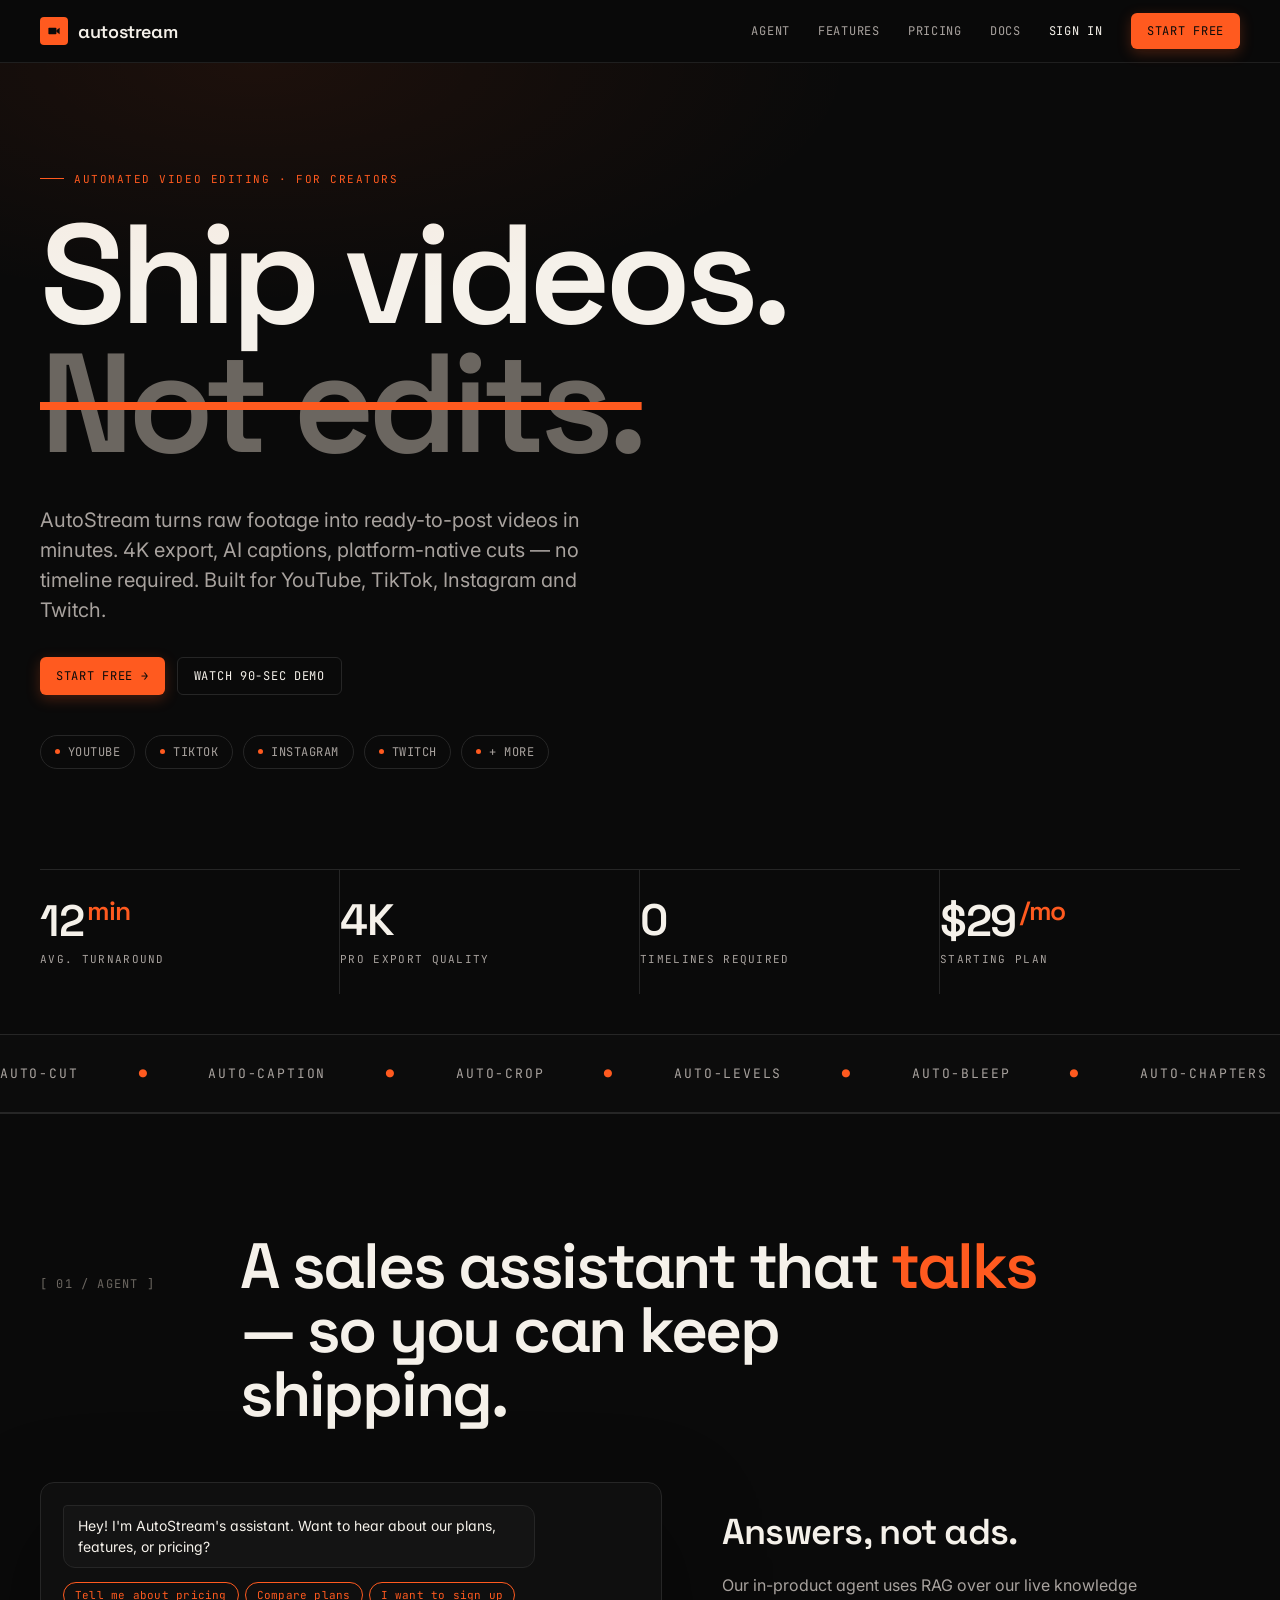
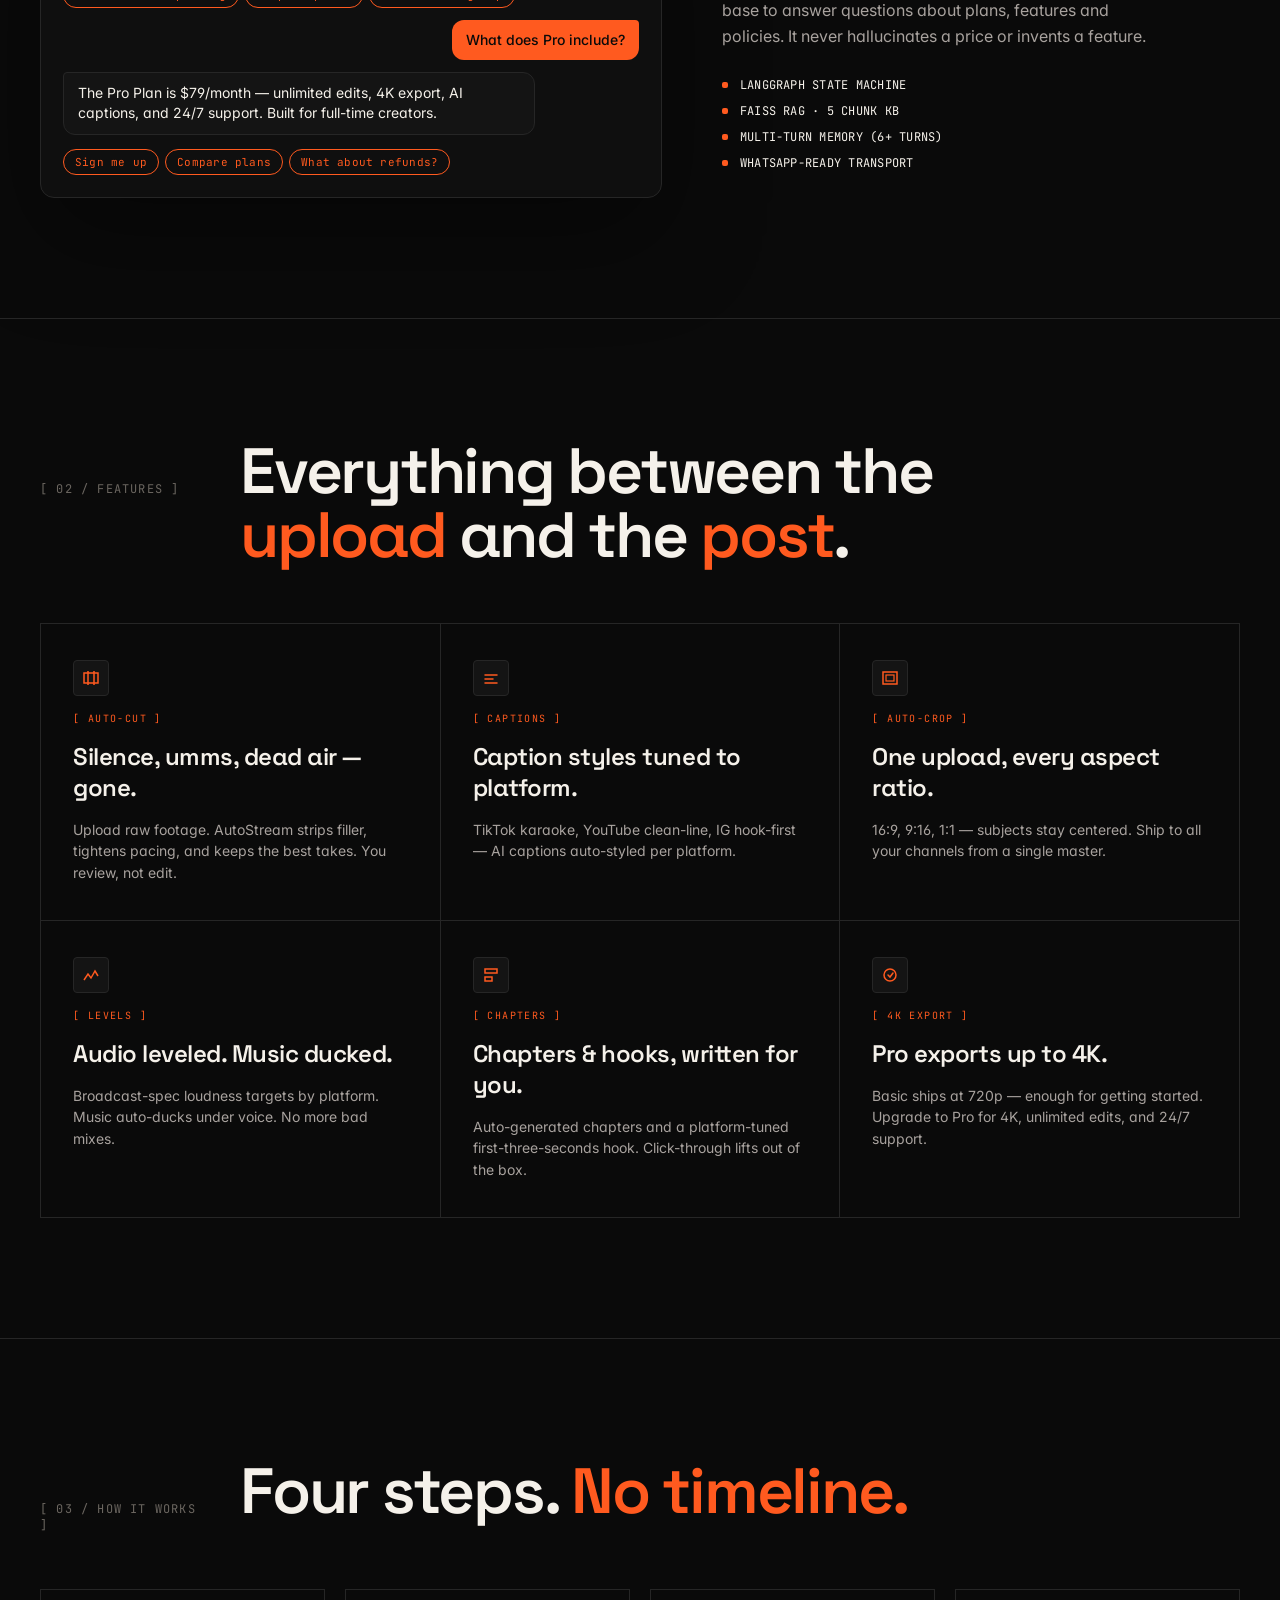
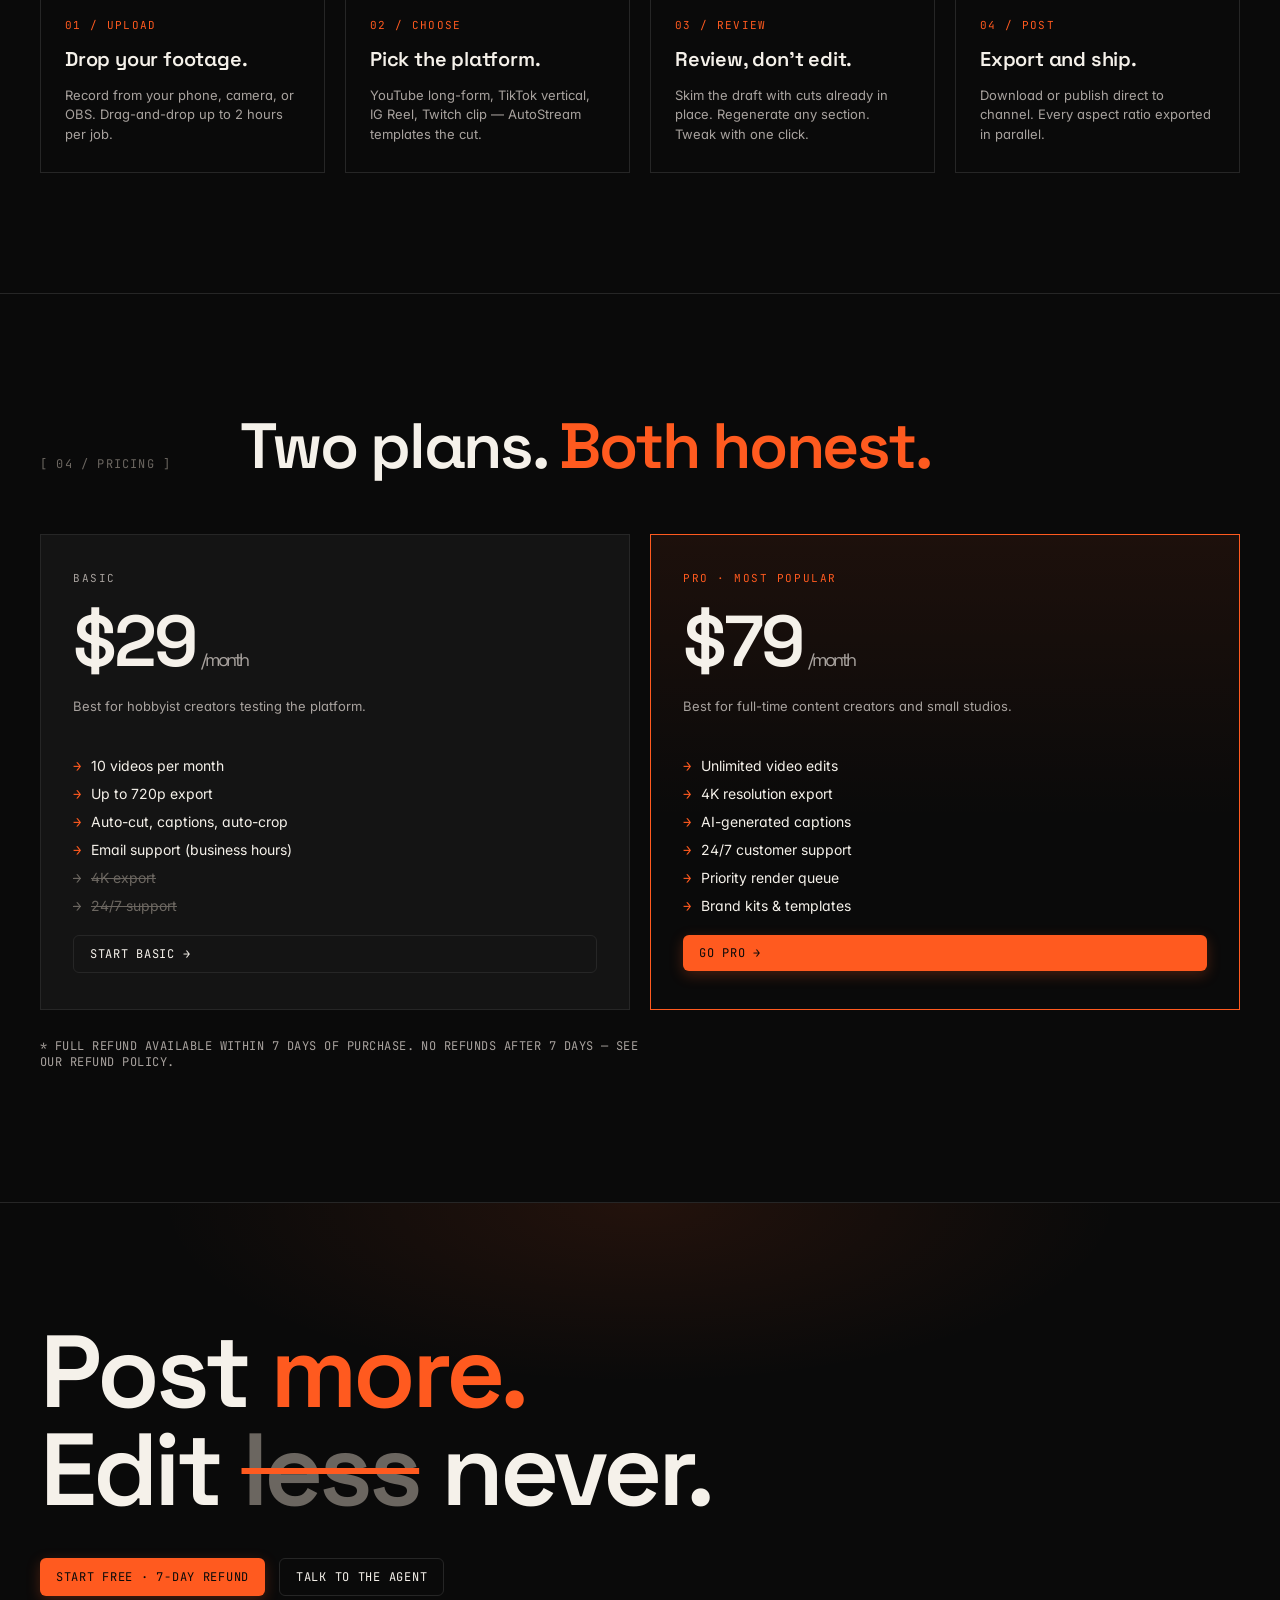
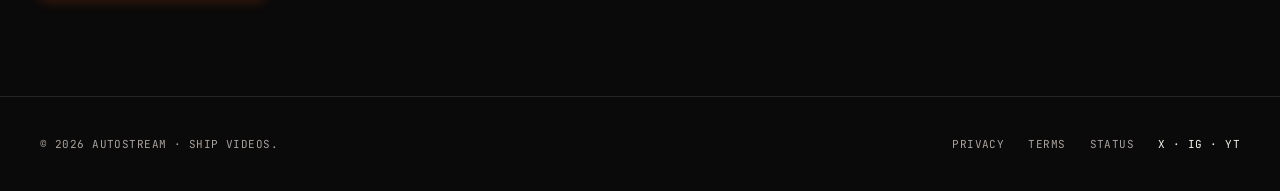
==== design/landing/Landing Page.html @ 475dfe73 "Ship design portfolio + theme Streamlit app to match Added a Claude-Design handoff bundle under desi" ====
<!DOCTYPE html>
<html lang="en">
<head>
<meta charset="UTF-8">
<title>AutoStream — Ship videos. Not edits.</title>
<link rel="preconnect" href="https://fonts.googleapis.com">
<link rel="preconnect" href="https://fonts.gstatic.com" crossorigin>
<link href="https://fonts.googleapis.com/css2?family=Inter:wght@400;500;600;700&family=Space+Grotesk:wght@400;500;600;700&family=JetBrains+Mono:wght@400;500;600&display=swap" rel="stylesheet">
<link rel="stylesheet" href="../shared/tokens.css">
<style>
  body { overflow-x: hidden; }
  .wrap { max-width: 1280px; margin: 0 auto; padding: 0 40px; }
  nav {
    position: sticky; top: 0; z-index: 50;
    backdrop-filter: blur(20px);
    background: rgba(10,10,10,.75);
    border-bottom: 1px solid var(--line-soft);
  }
  nav .inner {
    display: flex; align-items: center; gap: 28px; height: 62px;
    font-family: var(--font-mono);
    font-size: 12px; letter-spacing: 0.06em;
  }
  nav a { color: var(--fg-dim); text-decoration: none; text-transform: uppercase; }
  nav a:hover { color: var(--fg); }
  .logo {
    display: flex; align-items: center; gap: 10px;
    font-family: var(--font-display); font-weight: 600; font-size: 18px;
    color: var(--fg); letter-spacing: -0.02em;
    text-transform: none;
  }
  .logo-mark {
    width: 28px; height: 28px; border-radius: 4px;
    background: var(--accent);
    display: flex; align-items: center; justify-content: center;
  }
  .btn {
    display: inline-flex; align-items: center; gap: 8px;
    padding: 10px 16px; border-radius: 6px;
    font-family: var(--font-mono); font-size: 12px; letter-spacing: 0.06em;
    text-transform: uppercase; text-decoration: none;
    transition: all .15s; cursor: pointer; border: none;
  }
  .btn-primary {
    background: var(--accent); color: var(--bg);
    box-shadow: 0 4px 14px rgba(255,90,31,.25);
  }
  .btn-primary:hover { background: var(--accent-soft); transform: translateY(-1px); }
  .btn-ghost {
    background: transparent; color: var(--fg);
    border: 1px solid var(--line);
  }
  .btn-ghost:hover { border-color: var(--accent); color: var(--accent); }

  /* Hero */
  .hero { padding: 100px 0 40px; position: relative; }
  .hero::before {
    content: ''; position: absolute; inset: 0;
    background: radial-gradient(1000px 400px at 20% 0%, rgba(255,90,31,.08), transparent 60%);
    pointer-events: none;
  }
  .eyebrow {
    display: inline-flex; align-items: center; gap: 10px;
    font-family: var(--font-mono); font-size: 11px;
    letter-spacing: 0.14em; text-transform: uppercase;
    color: var(--accent); margin-bottom: 24px;
  }
  .eyebrow::before {
    content: ''; width: 24px; height: 1px; background: var(--accent);
  }
  h1 {
    font-family: var(--font-display); font-weight: 600;
    font-size: clamp(64px, 11vw, 168px);
    letter-spacing: -0.045em; line-height: 0.92;
    margin: 0; color: var(--fg);
  }
  h1 .orange { color: var(--accent); }
  h1 .strike {
    text-decoration: line-through;
    text-decoration-color: var(--accent);
    text-decoration-thickness: 8px;
    color: var(--fg-muted);
  }
  .hero p.lede {
    font-size: 20px; line-height: 1.5; max-width: 560px;
    margin-top: 36px; color: var(--fg-dim);
  }
  .hero-cta { display: flex; gap: 12px; margin-top: 32px; }
  .hero-stats {
    display: grid; grid-template-columns: repeat(4, 1fr);
    gap: 0; margin-top: 100px;
    border-top: 1px solid var(--line);
  }
  .stat {
    padding: 28px 24px 28px 0;
    border-right: 1px solid var(--line);
  }
  .stat:last-child { border-right: none; padding-right: 0; }
  .stat .num {
    font-family: var(--font-display); font-weight: 600;
    font-size: 44px; letter-spacing: -0.03em; color: var(--fg);
    line-height: 1;
  }
  .stat .num sup { color: var(--accent); font-size: .6em; margin-left: 4px; }
  .stat .label {
    font-family: var(--font-mono); font-size: 11px; color: var(--fg-dim);
    text-transform: uppercase; letter-spacing: 0.12em; margin-top: 10px;
  }

  /* Section headers */
  .section { padding: 120px 0; border-top: 1px solid var(--line); position: relative; }
  .sec-label {
    display: grid; grid-template-columns: 160px 1fr;
    gap: 40px; margin-bottom: 56px; align-items: baseline;
  }
  .sec-label .idx {
    font-family: var(--font-mono); font-size: 12px;
    color: var(--fg-muted); letter-spacing: 0.1em;
  }
  .sec-label h2 {
    font-family: var(--font-display); font-weight: 600;
    font-size: clamp(40px, 5vw, 64px);
    letter-spacing: -0.035em; line-height: 1;
    margin: 0; color: var(--fg);
    max-width: 800px;
  }
  .sec-label h2 .accent-word { color: var(--accent); }

  /* Agent demo block */
  .agent-demo {
    display: grid; grid-template-columns: 1.2fr 1fr;
    gap: 60px; align-items: center;
  }
  .agent-caption h3 {
    font-family: var(--font-display); font-weight: 600;
    font-size: 36px; letter-spacing: -0.02em; margin: 0 0 18px;
  }
  .agent-caption p {
    color: var(--fg-dim); font-size: 16px; line-height: 1.6;
    max-width: 440px;
  }
  .agent-caption .feats {
    margin-top: 28px; display: flex; flex-direction: column; gap: 10px;
  }
  .agent-caption .feats .feat {
    display: flex; align-items: center; gap: 12px;
    font-family: var(--font-mono); font-size: 12px;
    color: var(--fg); letter-spacing: 0.02em;
  }
  .feat .dot { width: 6px; height: 6px; background: var(--accent); border-radius: 2px; }

  .chat-mock {
    background: #0F0F0F; border: 1px solid var(--line);
    border-radius: 14px; padding: 22px;
    display: flex; flex-direction: column; gap: 12px;
    box-shadow: 0 40px 100px rgba(0,0,0,.4);
  }
  .bubble {
    max-width: 82%; padding: 10px 14px; border-radius: 12px;
    font-size: 14px; line-height: 1.45;
  }
  .b-agent {
    background: var(--bg-elev); border: 1px solid var(--line);
    color: var(--fg); align-self: flex-start;
    border-radius: 4px 12px 12px 12px;
  }
  .b-user {
    background: var(--accent); color: var(--bg);
    align-self: flex-end; font-weight: 500;
    border-radius: 12px 4px 12px 12px;
  }
  .chips { display: flex; gap: 6px; flex-wrap: wrap; margin-top: 2px; }
  .chip {
    background: transparent; border: 1px solid var(--accent); color: var(--accent);
    padding: 5px 11px; border-radius: 999px;
    font-family: var(--font-mono); font-size: 11px; letter-spacing: 0.02em;
  }

  /* Features grid */
  .features { display: grid; grid-template-columns: repeat(3, 1fr); gap: 1px; background: var(--line); border: 1px solid var(--line); }
  .feature {
    background: var(--bg); padding: 36px 32px;
    display: flex; flex-direction: column; gap: 16px; min-height: 260px;
  }
  .feature .tag {
    font-family: var(--font-mono); font-size: 10px; color: var(--accent);
    letter-spacing: 0.14em; text-transform: uppercase;
  }
  .feature h4 {
    font-family: var(--font-display); font-weight: 600;
    font-size: 24px; letter-spacing: -0.02em; margin: 0;
  }
  .feature p { color: var(--fg-dim); font-size: 14px; line-height: 1.55; margin: 0; }
  .feature .ico {
    width: 36px; height: 36px; border-radius: 4px;
    background: var(--bg-elev); border: 1px solid var(--line);
    display: flex; align-items: center; justify-content: center;
  }

  /* Pricing */
  .pricing { display: grid; grid-template-columns: 1fr 1fr; gap: 20px; }
  .plan {
    border: 1px solid var(--line); padding: 36px 32px;
    background: var(--bg-elev);
    display: flex; flex-direction: column; gap: 20px;
    position: relative;
  }
  .plan.pro {
    background: linear-gradient(180deg, rgba(255,90,31,.08), transparent 60%);
    border-color: var(--accent);
  }
  .plan .name {
    font-family: var(--font-mono); font-size: 11px;
    letter-spacing: 0.14em; text-transform: uppercase; color: var(--fg-dim);
  }
  .plan.pro .name { color: var(--accent); }
  .plan .price {
    font-family: var(--font-display); font-weight: 600;
    font-size: 72px; letter-spacing: -0.04em; line-height: 1;
  }
  .plan .price .per { font-size: 18px; color: var(--fg-dim); font-weight: 400; margin-left: 6px; }
  .plan ul { list-style: none; padding: 0; margin: 0; display: flex; flex-direction: column; gap: 10px; }
  .plan li {
    font-size: 14px; color: var(--fg); display: flex; gap: 10px; align-items: flex-start;
  }
  .plan li::before {
    content: '→'; color: var(--accent); font-family: var(--font-mono); flex-shrink: 0;
  }
  .plan li.muted { color: var(--fg-muted); text-decoration: line-through; }
  .plan li.muted::before { color: var(--fg-muted); }
  .plan .tagline { color: var(--fg-dim); font-size: 13px; line-height: 1.5; min-height: 40px; }

  /* How it works */
  .steps { display: grid; grid-template-columns: repeat(4, 1fr); gap: 20px; }
  .step {
    border: 1px solid var(--line); padding: 28px 24px;
    display: flex; flex-direction: column; gap: 14px;
    background: var(--bg);
  }
  .step .num {
    font-family: var(--font-mono); font-size: 11px;
    color: var(--accent); letter-spacing: 0.12em;
  }
  .step h5 {
    font-family: var(--font-display); font-weight: 600;
    font-size: 20px; margin: 0; letter-spacing: -0.01em;
  }
  .step p { color: var(--fg-dim); font-size: 13px; line-height: 1.5; margin: 0; }

  /* CTA */
  .big-cta {
    padding: 120px 0 100px;
    text-align: left;
    border-top: 1px solid var(--line);
    background: radial-gradient(800px 300px at 50% 0%, rgba(255,90,31,.10), transparent 60%);
  }
  .big-cta h2 {
    font-family: var(--font-display); font-weight: 600;
    font-size: clamp(56px, 8vw, 112px);
    letter-spacing: -0.04em; line-height: 0.95; margin: 0;
  }
  .big-cta .buttons { display: flex; gap: 14px; margin-top: 40px; }

  /* Footer */
  footer {
    border-top: 1px solid var(--line);
    padding: 40px 0;
    font-family: var(--font-mono); font-size: 11px;
    color: var(--fg-dim); letter-spacing: 0.04em;
    display: flex; justify-content: space-between; align-items: center;
  }
  footer .wrap { display: flex; justify-content: space-between; align-items: center; width: 100%; }

  /* Marquee */
  .marquee {
    padding: 30px 0; border-top: 1px solid var(--line); border-bottom: 1px solid var(--line);
    overflow: hidden; background: #0C0C0C;
    font-family: var(--font-mono); font-size: 13px;
    color: var(--fg-dim); letter-spacing: 0.14em; text-transform: uppercase;
  }
  .marquee .track {
    display: inline-flex; gap: 60px; white-space: nowrap;
    animation: slide 40s linear infinite;
  }
  .marquee .track span { display: inline-flex; align-items: center; gap: 60px; }
  .marquee .sep { color: var(--accent); }
  @keyframes slide {
    from { transform: translateX(0); }
    to { transform: translateX(-50%); }
  }

  /* Platforms */
  .platforms {
    display: flex; gap: 10px; flex-wrap: wrap;
    margin-top: 40px;
  }
  .platform-pill {
    display: inline-flex; align-items: center; gap: 8px;
    padding: 8px 14px; border: 1px solid var(--line); border-radius: 999px;
    font-family: var(--font-mono); font-size: 12px; color: var(--fg-dim);
    letter-spacing: 0.04em;
  }
  .platform-pill .d { width: 5px; height: 5px; border-radius: 3px; background: var(--accent); }

  @media (max-width: 900px) {
    .agent-demo { grid-template-columns: 1fr; }
    .features { grid-template-columns: 1fr; }
    .pricing { grid-template-columns: 1fr; }
    .steps { grid-template-columns: 1fr 1fr; }
    .hero-stats { grid-template-columns: 1fr 1fr; }
    .sec-label { grid-template-columns: 1fr; gap: 12px; }
  }
</style>
</head>
<body>

<nav>
  <div class="wrap inner">
    <a href="#" class="logo">
      <span class="logo-mark">
        <svg width="16" height="16" viewBox="0 0 20 20" fill="none"><rect x="3" y="6" width="10" height="8" rx="1" fill="#0A0A0A"/><path d="M13 9 L17 6 V14 L13 11 Z" fill="#0A0A0A"/></svg>
      </span>
      autostream
    </a>
    <div style="flex: 1"></div>
    <a href="#agent">Agent</a>
    <a href="#features">Features</a>
    <a href="#pricing">Pricing</a>
    <a href="#docs">Docs</a>
    <a href="#signin" style="color: var(--fg)">Sign in</a>
    <a href="#start" class="btn btn-primary">Start free</a>
  </div>
</nav>

<header class="hero">
  <div class="wrap">
    <div class="eyebrow">Automated video editing · for creators</div>
    <h1>
      Ship videos.<br/>
      <span class="strike">Not edits.</span>
    </h1>
    <p class="lede">
      AutoStream turns raw footage into ready-to-post videos in minutes. 4K export, AI captions,
      platform-native cuts — no timeline required. Built for YouTube, TikTok, Instagram and Twitch.
    </p>
    <div class="hero-cta">
      <a href="#start" class="btn btn-primary">Start free →</a>
      <a href="#demo" class="btn btn-ghost">Watch 90-sec demo</a>
    </div>
    <div class="platforms">
      <span class="platform-pill"><span class="d"></span>YOUTUBE</span>
      <span class="platform-pill"><span class="d"></span>TIKTOK</span>
      <span class="platform-pill"><span class="d"></span>INSTAGRAM</span>
      <span class="platform-pill"><span class="d"></span>TWITCH</span>
      <span class="platform-pill"><span class="d"></span>+ MORE</span>
    </div>

    <div class="hero-stats">
      <div class="stat">
        <div class="num">12<sup>min</sup></div>
        <div class="label">avg. turnaround</div>
      </div>
      <div class="stat">
        <div class="num">4K</div>
        <div class="label">Pro export quality</div>
      </div>
      <div class="stat">
        <div class="num">0</div>
        <div class="label">timelines required</div>
      </div>
      <div class="stat">
        <div class="num">$29<sup>/mo</sup></div>
        <div class="label">starting plan</div>
      </div>
    </div>
  </div>
</header>

<div class="marquee">
  <div class="track">
    <span>AUTO-CUT <i class="sep">●</i> AUTO-CAPTION <i class="sep">●</i> AUTO-CROP <i class="sep">●</i> AUTO-LEVELS <i class="sep">●</i> AUTO-BLEEP <i class="sep">●</i> AUTO-CHAPTERS <i class="sep">●</i> AUTO-THUMBS <i class="sep">●</i></span>
    <span>AUTO-CUT <i class="sep">●</i> AUTO-CAPTION <i class="sep">●</i> AUTO-CROP <i class="sep">●</i> AUTO-LEVELS <i class="sep">●</i> AUTO-BLEEP <i class="sep">●</i> AUTO-CHAPTERS <i class="sep">●</i> AUTO-THUMBS <i class="sep">●</i></span>
  </div>
</div>

<section id="agent" class="section">
  <div class="wrap">
    <div class="sec-label">
      <div class="idx">[ 01 / AGENT ]</div>
      <h2>A sales assistant that <span class="accent-word">talks</span> — so you can keep shipping.</h2>
    </div>
    <div class="agent-demo">
      <div class="chat-mock">
        <div class="bubble b-agent">Hey! I'm AutoStream's assistant. Want to hear about our plans, features, or pricing?</div>
        <div class="chips">
          <span class="chip">Tell me about pricing</span>
          <span class="chip">Compare plans</span>
          <span class="chip">I want to sign up</span>
        </div>
        <div class="bubble b-user">What does Pro include?</div>
        <div class="bubble b-agent">The Pro Plan is $79/month — unlimited edits, 4K export, AI captions, and 24/7 support. Built for full-time creators.</div>
        <div class="chips">
          <span class="chip">Sign me up</span>
          <span class="chip">Compare plans</span>
          <span class="chip">What about refunds?</span>
        </div>
      </div>
      <div class="agent-caption">
        <h3>Answers, not ads.</h3>
        <p>
          Our in-product agent uses RAG over our live knowledge base to answer questions about plans,
          features and policies. It never hallucinates a price or invents a feature.
        </p>
        <div class="feats">
          <div class="feat"><span class="dot"></span>LANGGRAPH STATE MACHINE</div>
          <div class="feat"><span class="dot"></span>FAISS RAG · 5 CHUNK KB</div>
          <div class="feat"><span class="dot"></span>MULTI-TURN MEMORY (6+ TURNS)</div>
          <div class="feat"><span class="dot"></span>WHATSAPP-READY TRANSPORT</div>
        </div>
      </div>
    </div>
  </div>
</section>

<section id="features" class="section">
  <div class="wrap">
    <div class="sec-label">
      <div class="idx">[ 02 / FEATURES ]</div>
      <h2>Everything between the <span class="accent-word">upload</span> and the <span class="accent-word">post</span>.</h2>
    </div>
    <div class="features">
      <div class="feature">
        <div class="ico"><svg width="18" height="18" viewBox="0 0 18 18" fill="none"><path d="M2 4h14v10H2zM6 2v14M12 2v14" stroke="#FF5A1F" stroke-width="1.5"/></svg></div>
        <div class="tag">[ AUTO-CUT ]</div>
        <h4>Silence, umms, dead air — gone.</h4>
        <p>Upload raw footage. AutoStream strips filler, tightens pacing, and keeps the best takes. You review, not edit.</p>
      </div>
      <div class="feature">
        <div class="ico"><svg width="18" height="18" viewBox="0 0 18 18" fill="none"><path d="M3 6h12M3 10h8M3 14h12" stroke="#FF5A1F" stroke-width="1.5" stroke-linecap="round"/></svg></div>
        <div class="tag">[ CAPTIONS ]</div>
        <h4>Caption styles tuned to platform.</h4>
        <p>TikTok karaoke, YouTube clean-line, IG hook-first — AI captions auto-styled per platform.</p>
      </div>
      <div class="feature">
        <div class="ico"><svg width="18" height="18" viewBox="0 0 18 18" fill="none"><rect x="2" y="3" width="14" height="12" stroke="#FF5A1F" stroke-width="1.5"/><rect x="5" y="6" width="8" height="6" stroke="#FF5A1F" stroke-width="1.2"/></svg></div>
        <div class="tag">[ AUTO-CROP ]</div>
        <h4>One upload, every aspect ratio.</h4>
        <p>16:9, 9:16, 1:1 — subjects stay centered. Ship to all your channels from a single master.</p>
      </div>
      <div class="feature">
        <div class="ico"><svg width="18" height="18" viewBox="0 0 18 18" fill="none"><path d="M2 14l4-6 3 4 4-7 3 5" stroke="#FF5A1F" stroke-width="1.5" fill="none"/></svg></div>
        <div class="tag">[ LEVELS ]</div>
        <h4>Audio leveled. Music ducked.</h4>
        <p>Broadcast-spec loudness targets by platform. Music auto-ducks under voice. No more bad mixes.</p>
      </div>
      <div class="feature">
        <div class="ico"><svg width="18" height="18" viewBox="0 0 18 18" fill="none"><rect x="3" y="3" width="12" height="4" stroke="#FF5A1F" stroke-width="1.5"/><rect x="3" y="11" width="7" height="4" stroke="#FF5A1F" stroke-width="1.5"/></svg></div>
        <div class="tag">[ CHAPTERS ]</div>
        <h4>Chapters & hooks, written for you.</h4>
        <p>Auto-generated chapters and a platform-tuned first-three-seconds hook. Click-through lifts out of the box.</p>
      </div>
      <div class="feature">
        <div class="ico"><svg width="18" height="18" viewBox="0 0 18 18" fill="none"><circle cx="9" cy="9" r="6" stroke="#FF5A1F" stroke-width="1.5"/><path d="M7 9l2 2 3-4" stroke="#FF5A1F" stroke-width="1.5" stroke-linecap="round"/></svg></div>
        <div class="tag">[ 4K EXPORT ]</div>
        <h4>Pro exports up to 4K.</h4>
        <p>Basic ships at 720p — enough for getting started. Upgrade to Pro for 4K, unlimited edits, and 24/7 support.</p>
      </div>
    </div>
  </div>
</section>

<section class="section">
  <div class="wrap">
    <div class="sec-label">
      <div class="idx">[ 03 / HOW IT WORKS ]</div>
      <h2>Four steps. <span class="accent-word">No timeline.</span></h2>
    </div>
    <div class="steps">
      <div class="step">
        <div class="num">01 / UPLOAD</div>
        <h5>Drop your footage.</h5>
        <p>Record from your phone, camera, or OBS. Drag-and-drop up to 2 hours per job.</p>
      </div>
      <div class="step">
        <div class="num">02 / CHOOSE</div>
        <h5>Pick the platform.</h5>
        <p>YouTube long-form, TikTok vertical, IG Reel, Twitch clip — AutoStream templates the cut.</p>
      </div>
      <div class="step">
        <div class="num">03 / REVIEW</div>
        <h5>Review, don't edit.</h5>
        <p>Skim the draft with cuts already in place. Regenerate any section. Tweak with one click.</p>
      </div>
      <div class="step">
        <div class="num">04 / POST</div>
        <h5>Export and ship.</h5>
        <p>Download or publish direct to channel. Every aspect ratio exported in parallel.</p>
      </div>
    </div>
  </div>
</section>

<section id="pricing" class="section">
  <div class="wrap">
    <div class="sec-label">
      <div class="idx">[ 04 / PRICING ]</div>
      <h2>Two plans. <span class="accent-word">Both honest.</span></h2>
    </div>
    <div class="pricing">
      <div class="plan">
        <div class="name">BASIC</div>
        <div>
          <span class="price">$29<span class="per">/month</span></span>
        </div>
        <div class="tagline">Best for hobbyist creators testing the platform.</div>
        <ul>
          <li>10 videos per month</li>
          <li>Up to 720p export</li>
          <li>Auto-cut, captions, auto-crop</li>
          <li>Email support (business hours)</li>
          <li class="muted">4K export</li>
          <li class="muted">24/7 support</li>
        </ul>
        <a href="#start" class="btn btn-ghost">Start Basic →</a>
      </div>
      <div class="plan pro">
        <div class="name">PRO · MOST POPULAR</div>
        <div>
          <span class="price">$79<span class="per">/month</span></span>
        </div>
        <div class="tagline">Best for full-time content creators and small studios.</div>
        <ul>
          <li>Unlimited video edits</li>
          <li>4K resolution export</li>
          <li>AI-generated captions</li>
          <li>24/7 customer support</li>
          <li>Priority render queue</li>
          <li>Brand kits & templates</li>
        </ul>
        <a href="#start" class="btn btn-primary">Go Pro →</a>
      </div>
    </div>
    <p style="font-family: var(--font-mono); font-size: 12px; color: var(--fg-dim); letter-spacing: 0.04em; margin-top: 28px; max-width: 600px;">
      * FULL REFUND AVAILABLE WITHIN 7 DAYS OF PURCHASE. NO REFUNDS AFTER 7 DAYS — SEE OUR REFUND POLICY.
    </p>
  </div>
</section>

<section class="big-cta">
  <div class="wrap">
    <h2>Post <span class="orange" style="color: var(--accent)">more.</span><br/>Edit <span style="text-decoration: line-through; text-decoration-color: var(--accent); text-decoration-thickness: 6px; color: var(--fg-muted)">less</span> never.</h2>
    <div class="buttons">
      <a href="#start" class="btn btn-primary">Start free · 7-day refund</a>
      <a href="#talk" class="btn btn-ghost">Talk to the agent</a>
    </div>
  </div>
</section>

<footer>
  <div class="wrap">
    <div>© 2026 AUTOSTREAM · SHIP VIDEOS.</div>
    <div style="display: flex; gap: 24px;">
      <span>PRIVACY</span><span>TERMS</span><span>STATUS</span><span style="color: var(--fg)">X · IG · YT</span>
    </div>
  </div>
</footer>

</body>
</html>
---- design/shared/tokens.css ----
/* AutoStream design system — shared tokens */
:root {
  --bg: #0A0A0A;
  --bg-elev: #141414;
  --bg-elev-2: #1C1C1C;
  --line: #262626;
  --line-soft: #1F1F1F;
  --fg: #F5F1EA;
  --fg-dim: #A8A29E;
  --fg-muted: #6B6660;
  --accent: #FF5A1F;
  --accent-soft: #FF8A5C;
  --accent-deep: #D94813;
  --accent-ink: #0A0A0A;
  --ok: #7CF29C;
  --warn: #FFB020;
  --err: #FF5A5A;

  --light-bg: #F5F1EA;
  --light-elev: #FFFFFF;
  --light-line: #E8E1D4;
  --light-fg: #0A0A0A;
  --light-dim: #4F4A44;

  --radius-xs: 2px;
  --radius-sm: 4px;
  --radius-md: 8px;
  --radius-lg: 14px;
  --radius-xl: 22px;

  --space-1: 4px;
  --space-2: 8px;
  --space-3: 12px;
  --space-4: 16px;
  --space-5: 24px;
  --space-6: 32px;
  --space-7: 48px;
  --space-8: 72px;
  --space-9: 120px;

  --font-display: "Space Grotesk", "Helvetica Neue", Helvetica, Arial, sans-serif;
  --font-body: "Inter", "Helvetica Neue", Helvetica, Arial, sans-serif;
  --font-mono: "JetBrains Mono", ui-monospace, "SF Mono", Menlo, monospace;
}

html, body {
  margin: 0;
  padding: 0;
  background: var(--bg);
  color: var(--fg);
  font-family: var(--font-body);
  font-feature-settings: "ss01", "cv11";
  -webkit-font-smoothing: antialiased;
  text-rendering: optimizeLegibility;
}

* { box-sizing: border-box; }

.mono { font-family: var(--font-mono); letter-spacing: -0.01em; }
.display { font-family: var(--font-display); letter-spacing: -0.03em; font-weight: 600; }
.micro {
  font-family: var(--font-mono);
  font-size: 11px;
  letter-spacing: 0.14em;
  text-transform: uppercase;
  color: var(--fg-dim);
}
.rule { height: 1px; background: var(--line); width: 100%; }
.accent { color: var(--accent); }
.pill {
  display: inline-flex;
  align-items: center;
  gap: 6px;
  padding: 4px 10px;
  border: 1px solid var(--line);
  border-radius: 999px;
  font-family: var(--font-mono);
  font-size: 11px;
  letter-spacing: 0.08em;
  text-transform: uppercase;
  color: var(--fg-dim);
  background: var(--bg-elev);
}
.pill .dot {
  width: 6px; height: 6px; border-radius: 50%;
  background: var(--accent);
  box-shadow: 0 0 0 3px rgba(255,90,31,.15);
}

::selection { background: var(--accent); color: var(--bg); }
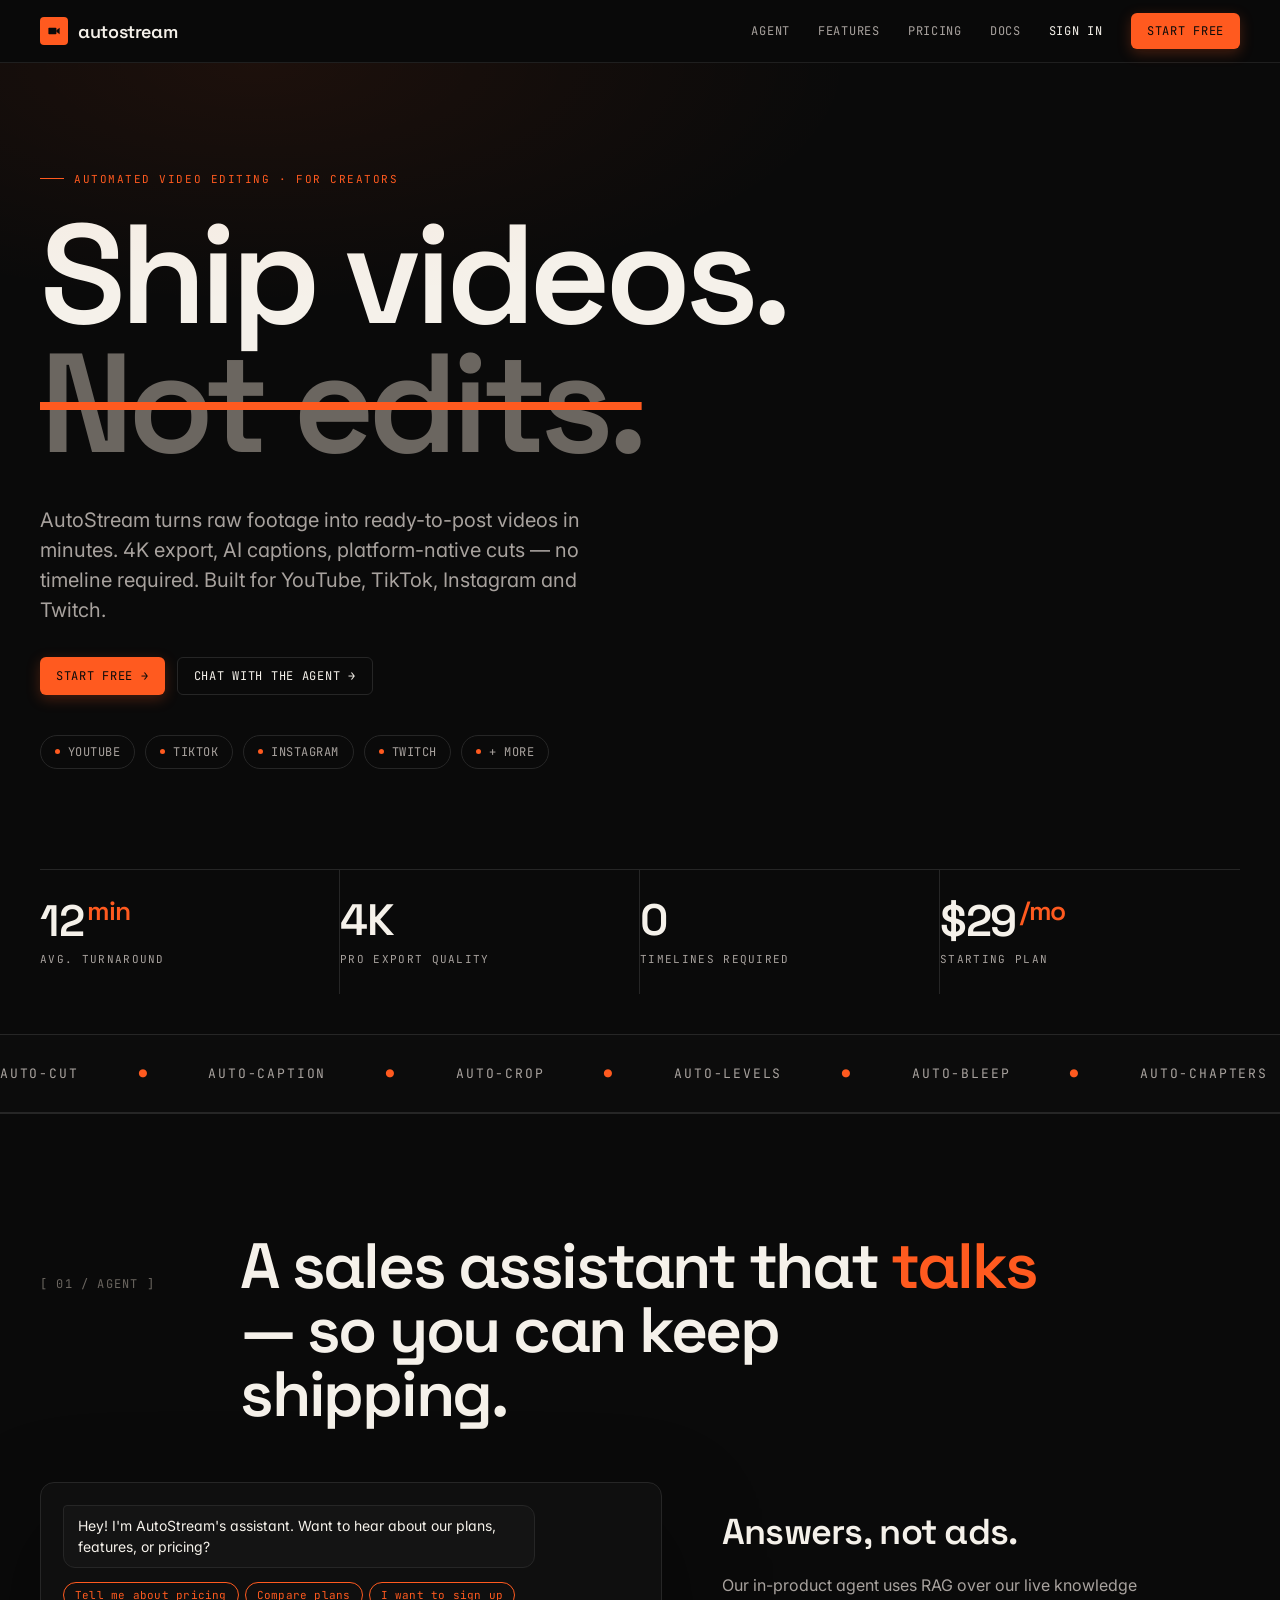
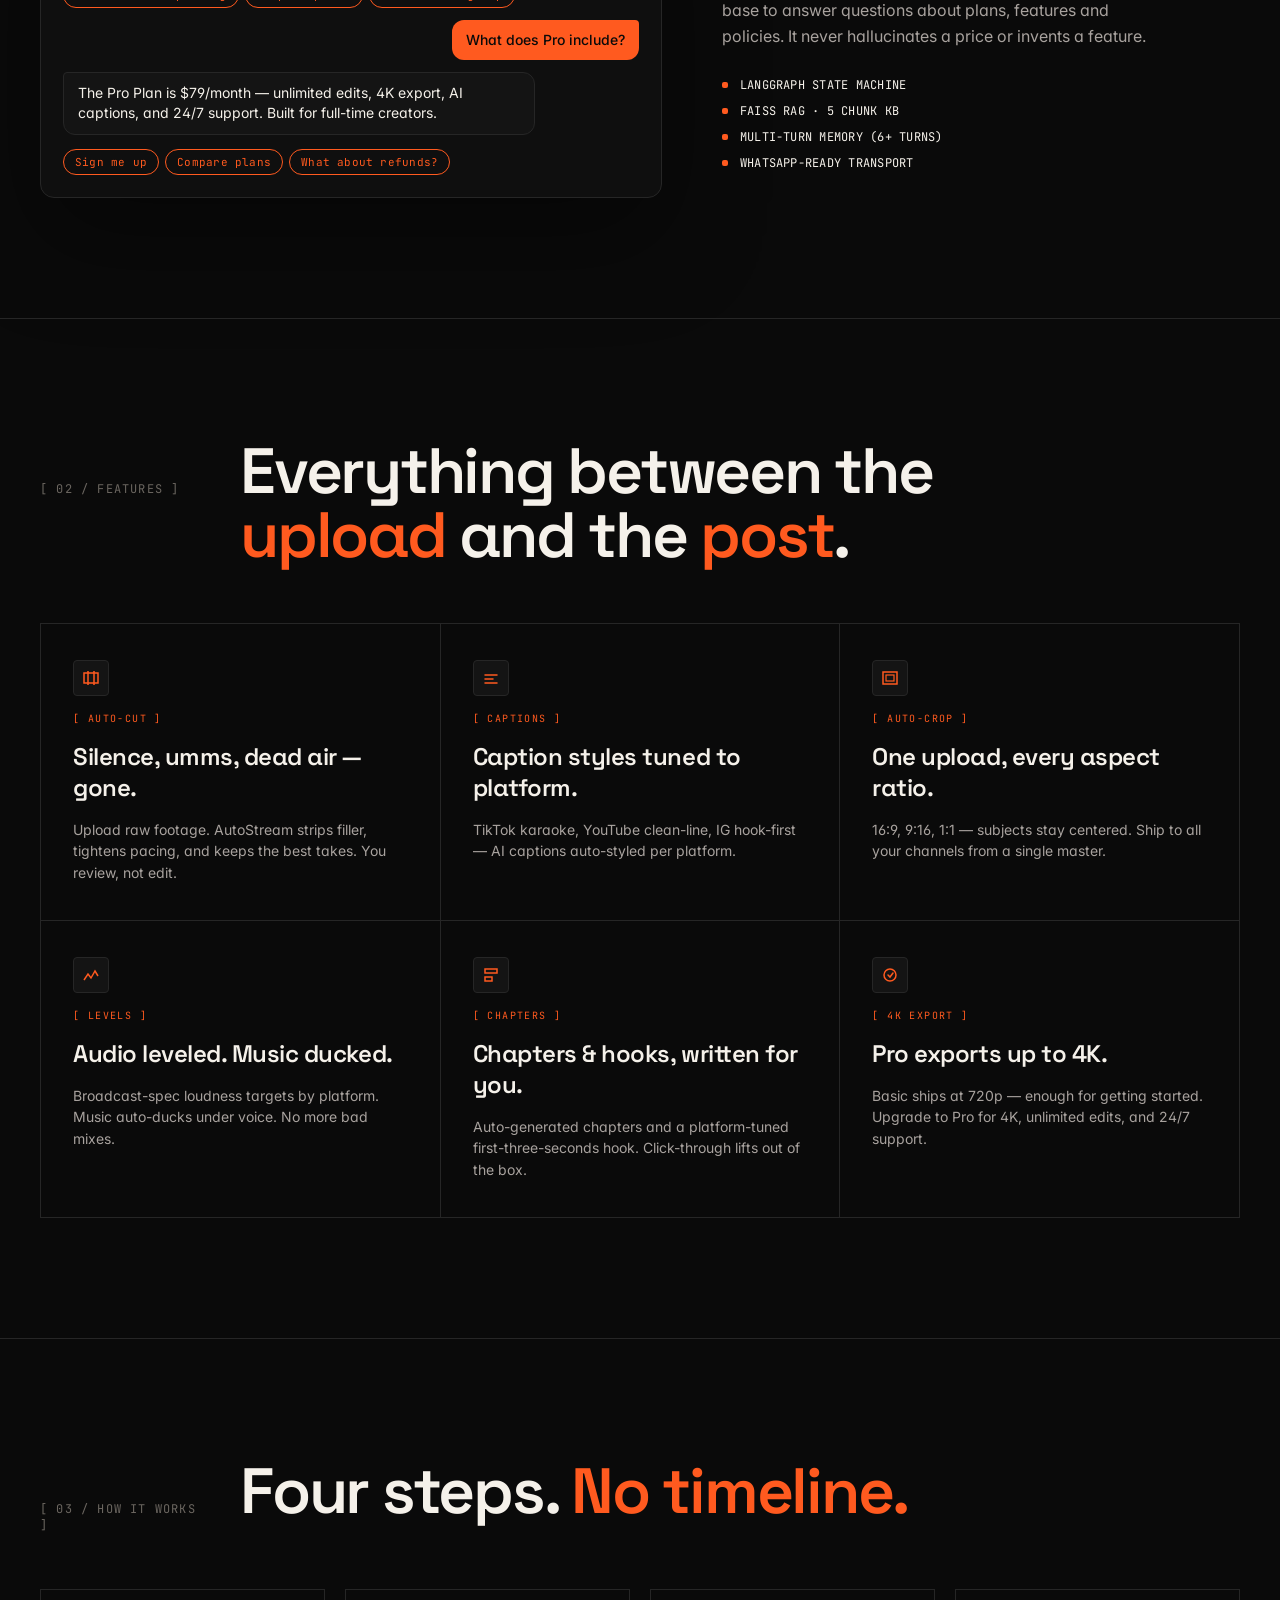
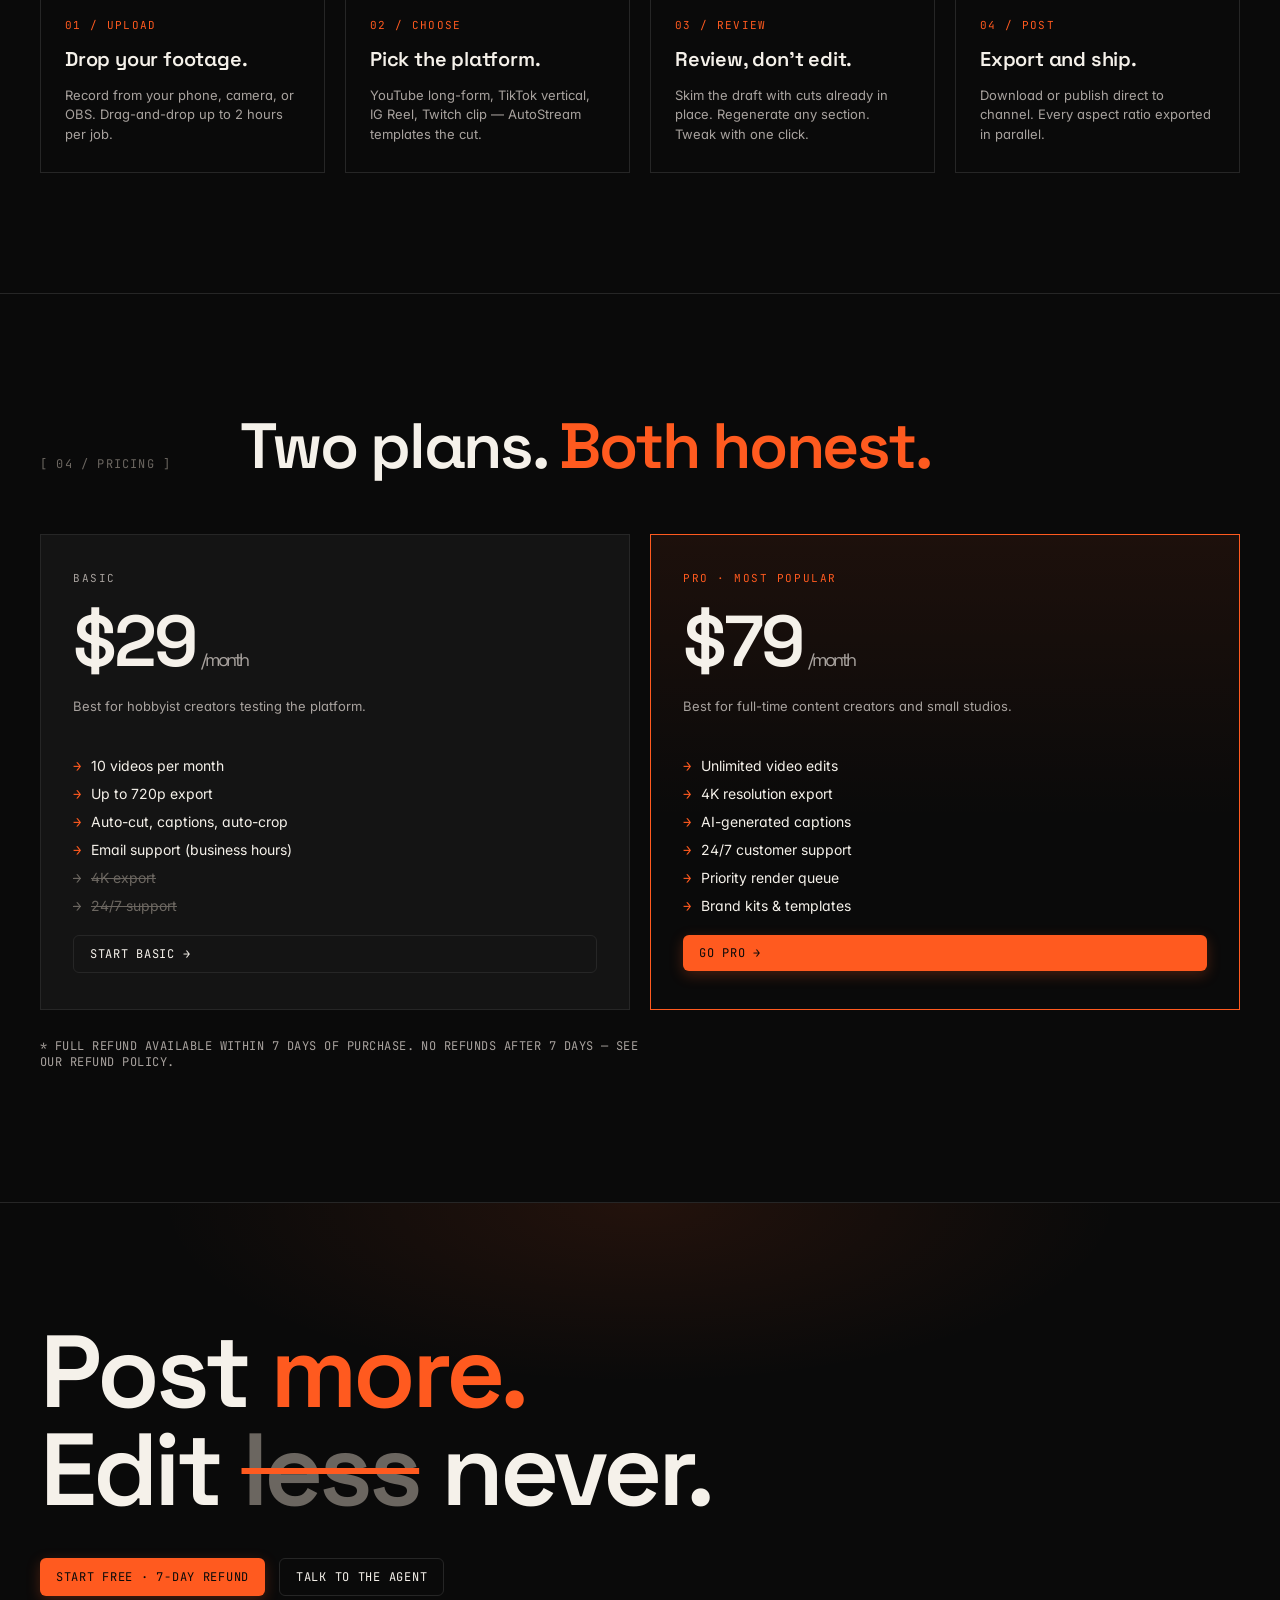
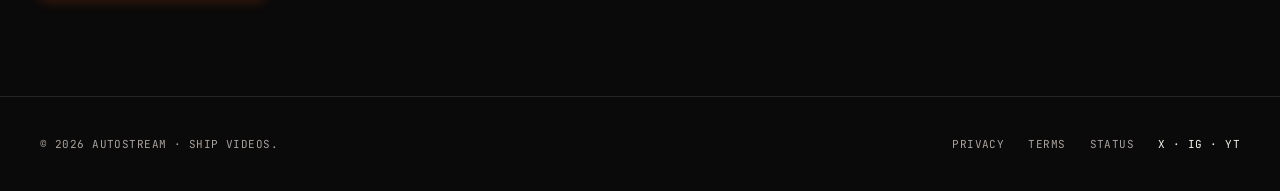
==== commit 3c75131b: "Wire landing-page CTAs to the live Streamlit agent + enable GH Pages - Landing page: every "#start" " ====
--- a/design/landing/Landing Page.html
+++ b/design/landing/Landing Page.html
@@ -328,7 +328,7 @@
     <a href="#pricing">Pricing</a>
     <a href="#docs">Docs</a>
     <a href="#signin" style="color: var(--fg)">Sign in</a>
-    <a href="#start" class="btn btn-primary">Start free</a>
+    <a href="https://autostream-agent-yor2zpfuuypeitjohgtmml.streamlit.app/" target="_blank" rel="noopener" class="btn btn-primary">Start free</a>
   </div>
 </nav>
 
@@ -344,8 +344,8 @@
       platform-native cuts — no timeline required. Built for YouTube, TikTok, Instagram and Twitch.
     </p>
     <div class="hero-cta">
-      <a href="#start" class="btn btn-primary">Start free →</a>
-      <a href="#demo" class="btn btn-ghost">Watch 90-sec demo</a>
+      <a href="https://autostream-agent-yor2zpfuuypeitjohgtmml.streamlit.app/" target="_blank" rel="noopener" class="btn btn-primary">Start free →</a>
+      <a href="https://autostream-agent-yor2zpfuuypeitjohgtmml.streamlit.app/" target="_blank" rel="noopener" class="btn btn-ghost">Chat with the agent →</a>
     </div>
     <div class="platforms">
       <span class="platform-pill"><span class="d"></span>YOUTUBE</span>
@@ -521,7 +521,7 @@
           <li class="muted">4K export</li>
           <li class="muted">24/7 support</li>
         </ul>
-        <a href="#start" class="btn btn-ghost">Start Basic →</a>
+        <a href="https://autostream-agent-yor2zpfuuypeitjohgtmml.streamlit.app/" target="_blank" rel="noopener" class="btn btn-ghost">Start Basic →</a>
       </div>
       <div class="plan pro">
         <div class="name">PRO · MOST POPULAR</div>
@@ -537,7 +537,7 @@
           <li>Priority render queue</li>
           <li>Brand kits & templates</li>
         </ul>
-        <a href="#start" class="btn btn-primary">Go Pro →</a>
+        <a href="https://autostream-agent-yor2zpfuuypeitjohgtmml.streamlit.app/" target="_blank" rel="noopener" class="btn btn-primary">Go Pro →</a>
       </div>
     </div>
     <p style="font-family: var(--font-mono); font-size: 12px; color: var(--fg-dim); letter-spacing: 0.04em; margin-top: 28px; max-width: 600px;">
@@ -550,7 +550,7 @@
   <div class="wrap">
     <h2>Post <span class="orange" style="color: var(--accent)">more.</span><br/>Edit <span style="text-decoration: line-through; text-decoration-color: var(--accent); text-decoration-thickness: 6px; color: var(--fg-muted)">less</span> never.</h2>
     <div class="buttons">
-      <a href="#start" class="btn btn-primary">Start free · 7-day refund</a>
+      <a href="https://autostream-agent-yor2zpfuuypeitjohgtmml.streamlit.app/" target="_blank" rel="noopener" class="btn btn-primary">Start free · 7-day refund</a>
       <a href="#talk" class="btn btn-ghost">Talk to the agent</a>
     </div>
   </div>
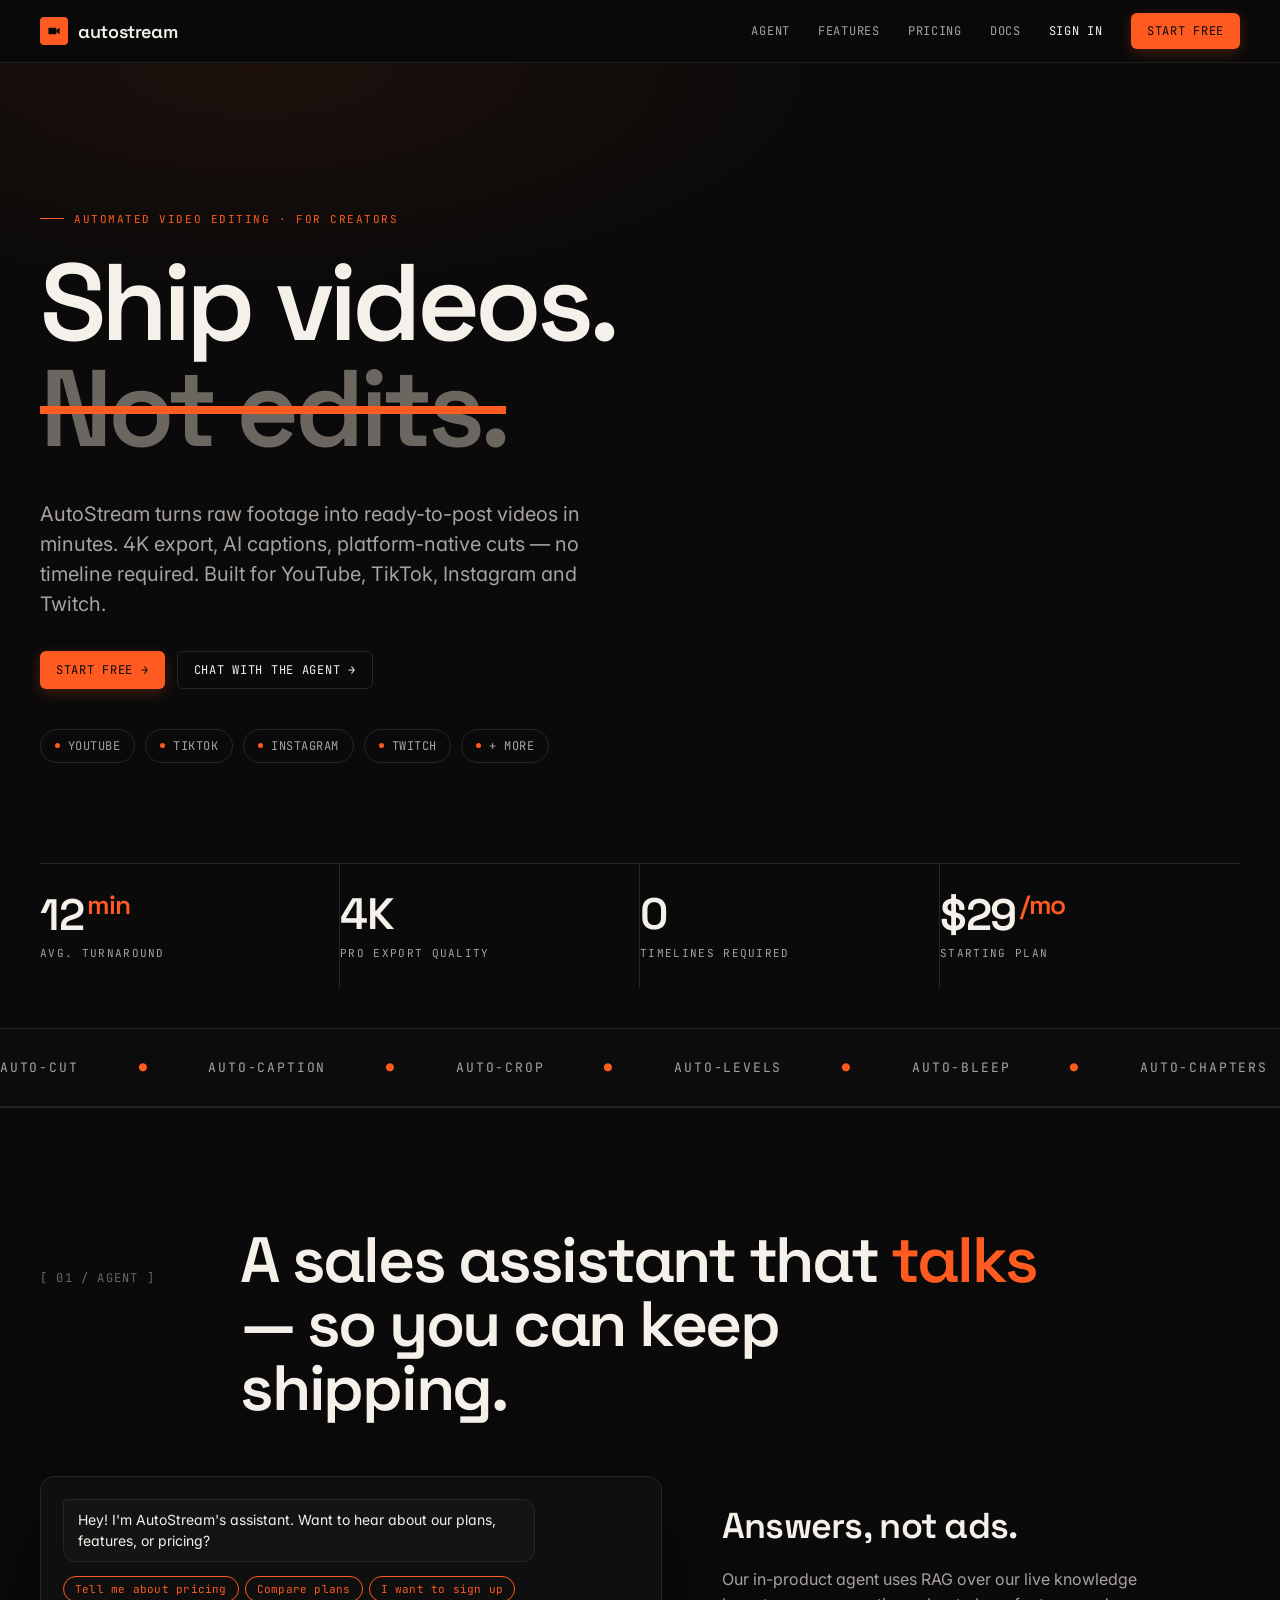
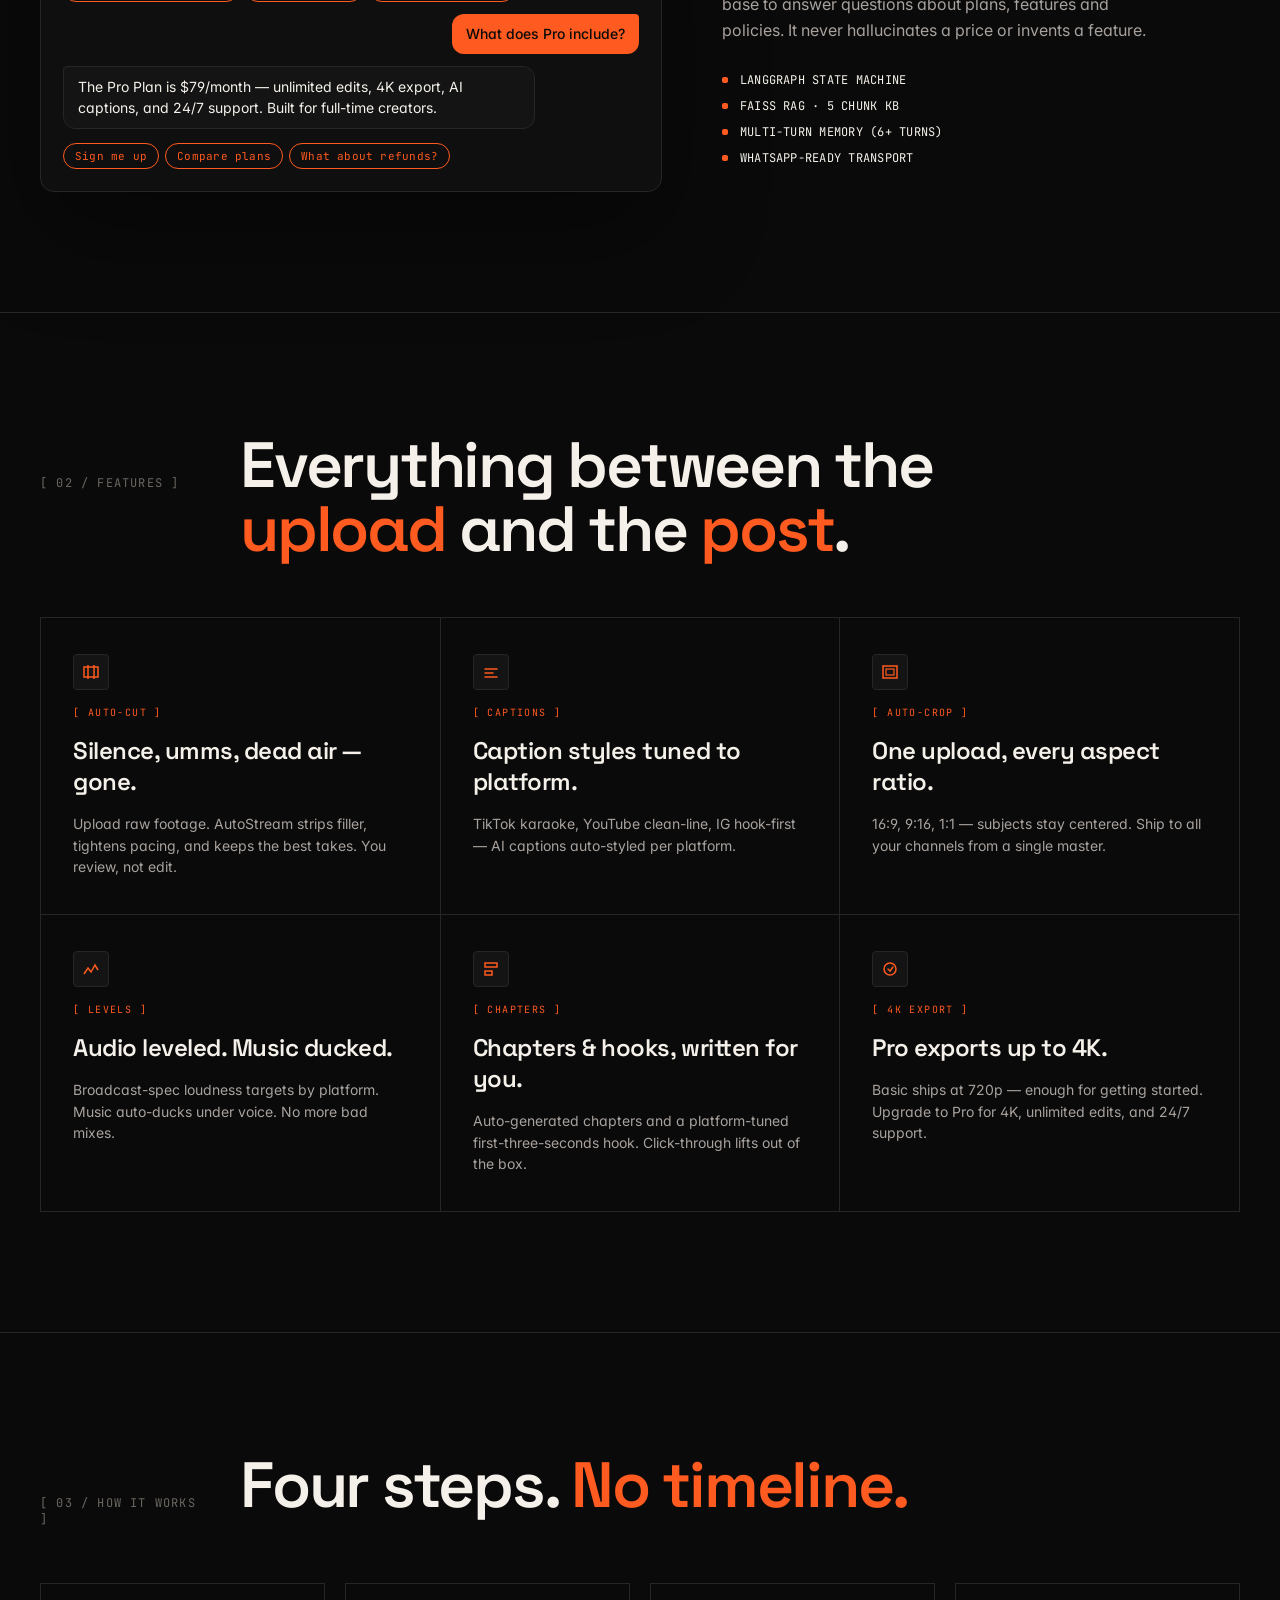
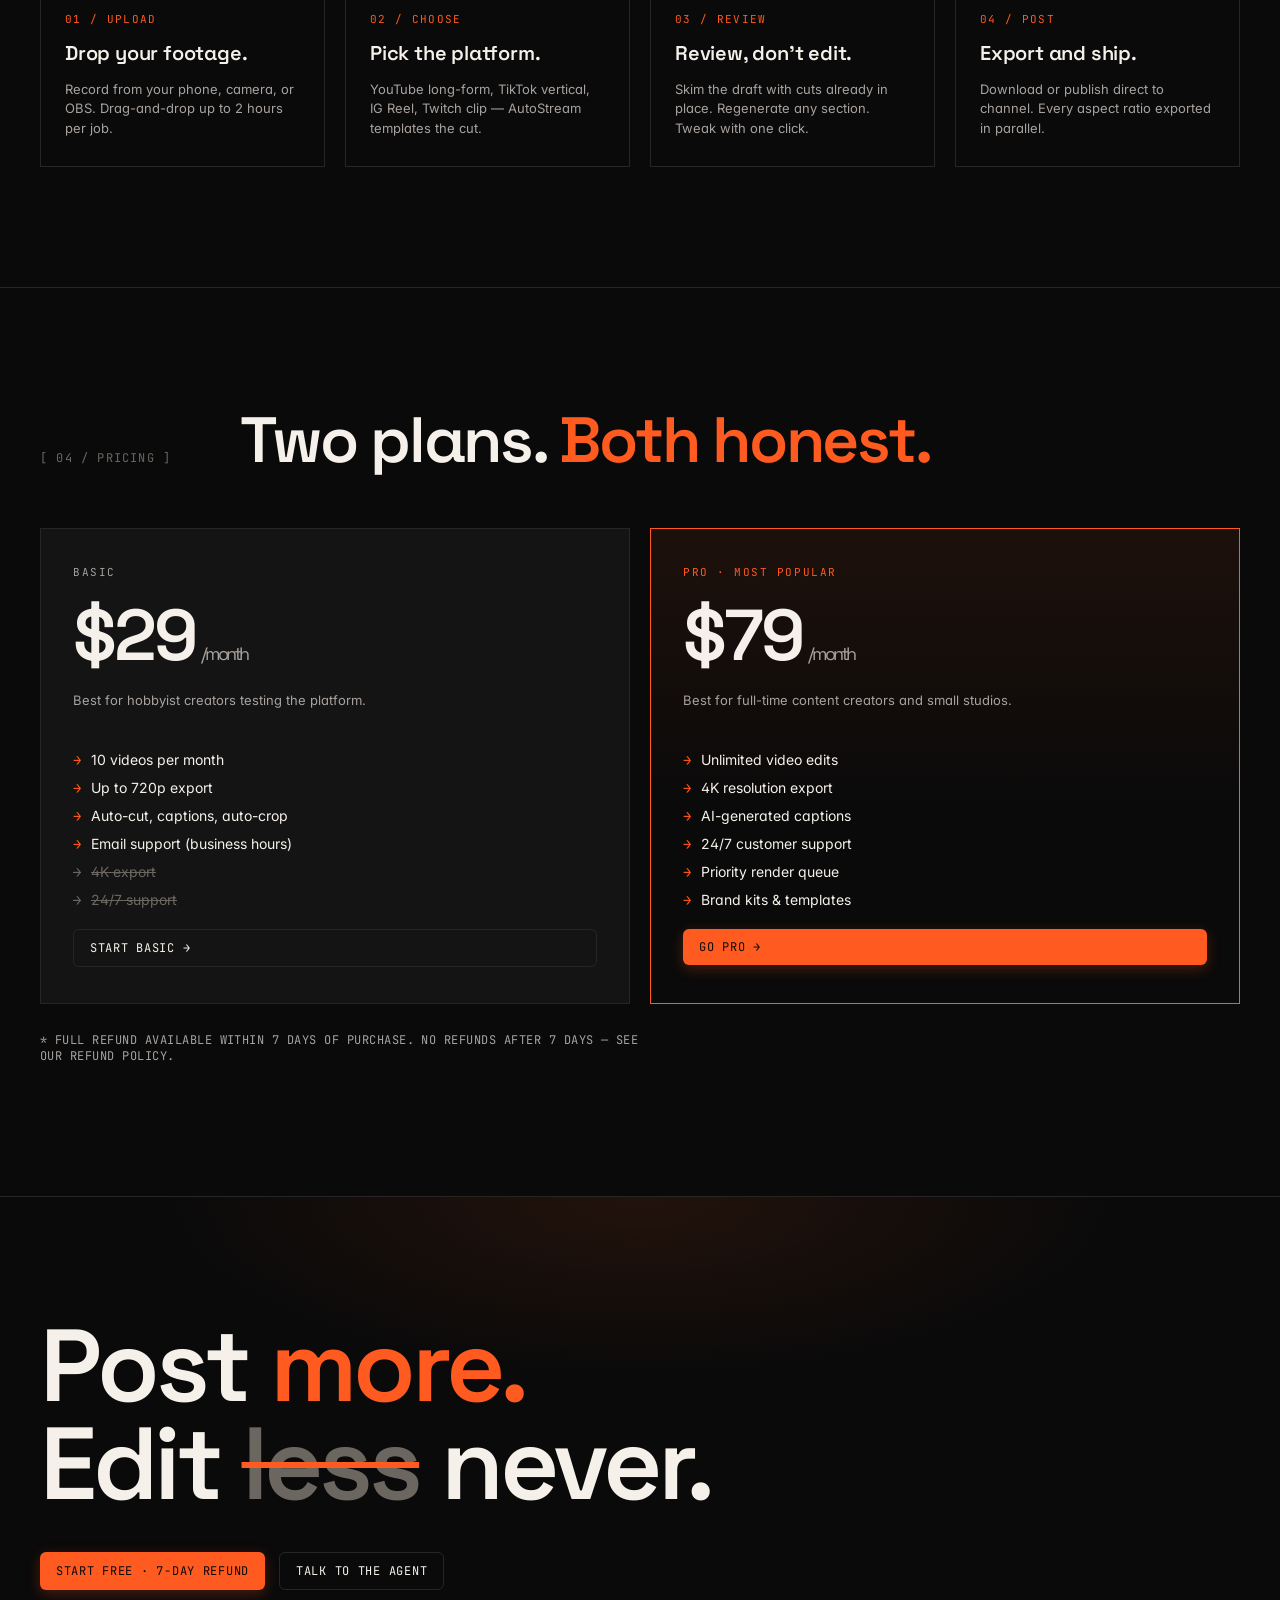
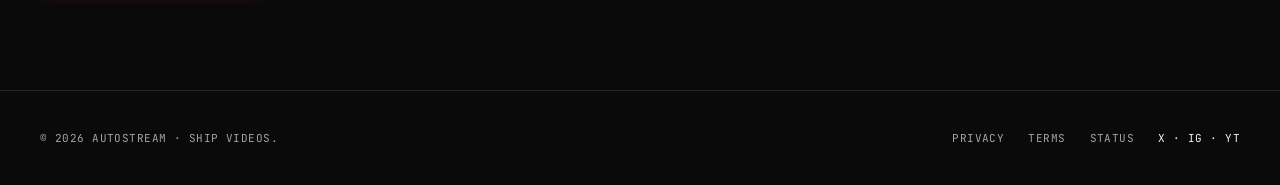
==== commit b42d00ca: "Landing hero: cap h1 font-size + add nav-clearance padding On wide displays (3024px MacBook Pro) the" ====
--- a/design/landing/Landing Page.html
+++ b/design/landing/Landing Page.html
@@ -53,7 +53,7 @@
   .btn-ghost:hover { border-color: var(--accent); color: var(--accent); }
 
   /* Hero */
-  .hero { padding: 100px 0 40px; position: relative; }
+  .hero { padding: 140px 0 40px; position: relative; }
   .hero::before {
     content: ''; position: absolute; inset: 0;
     background: radial-gradient(1000px 400px at 20% 0%, rgba(255,90,31,.08), transparent 60%);
@@ -70,8 +70,10 @@
   }
   h1 {
     font-family: var(--font-display); font-weight: 600;
-    font-size: clamp(64px, 11vw, 168px);
-    letter-spacing: -0.045em; line-height: 0.92;
+    /* Cap max size so ultra-wide displays (3024px MBP) don't make
+       the title overflow the viewport or clip behind the sticky nav. */
+    font-size: clamp(56px, 8.5vw, 128px);
+    letter-spacing: -0.045em; line-height: 0.98;
     margin: 0; color: var(--fg);
   }
   h1 .orange { color: var(--accent); }
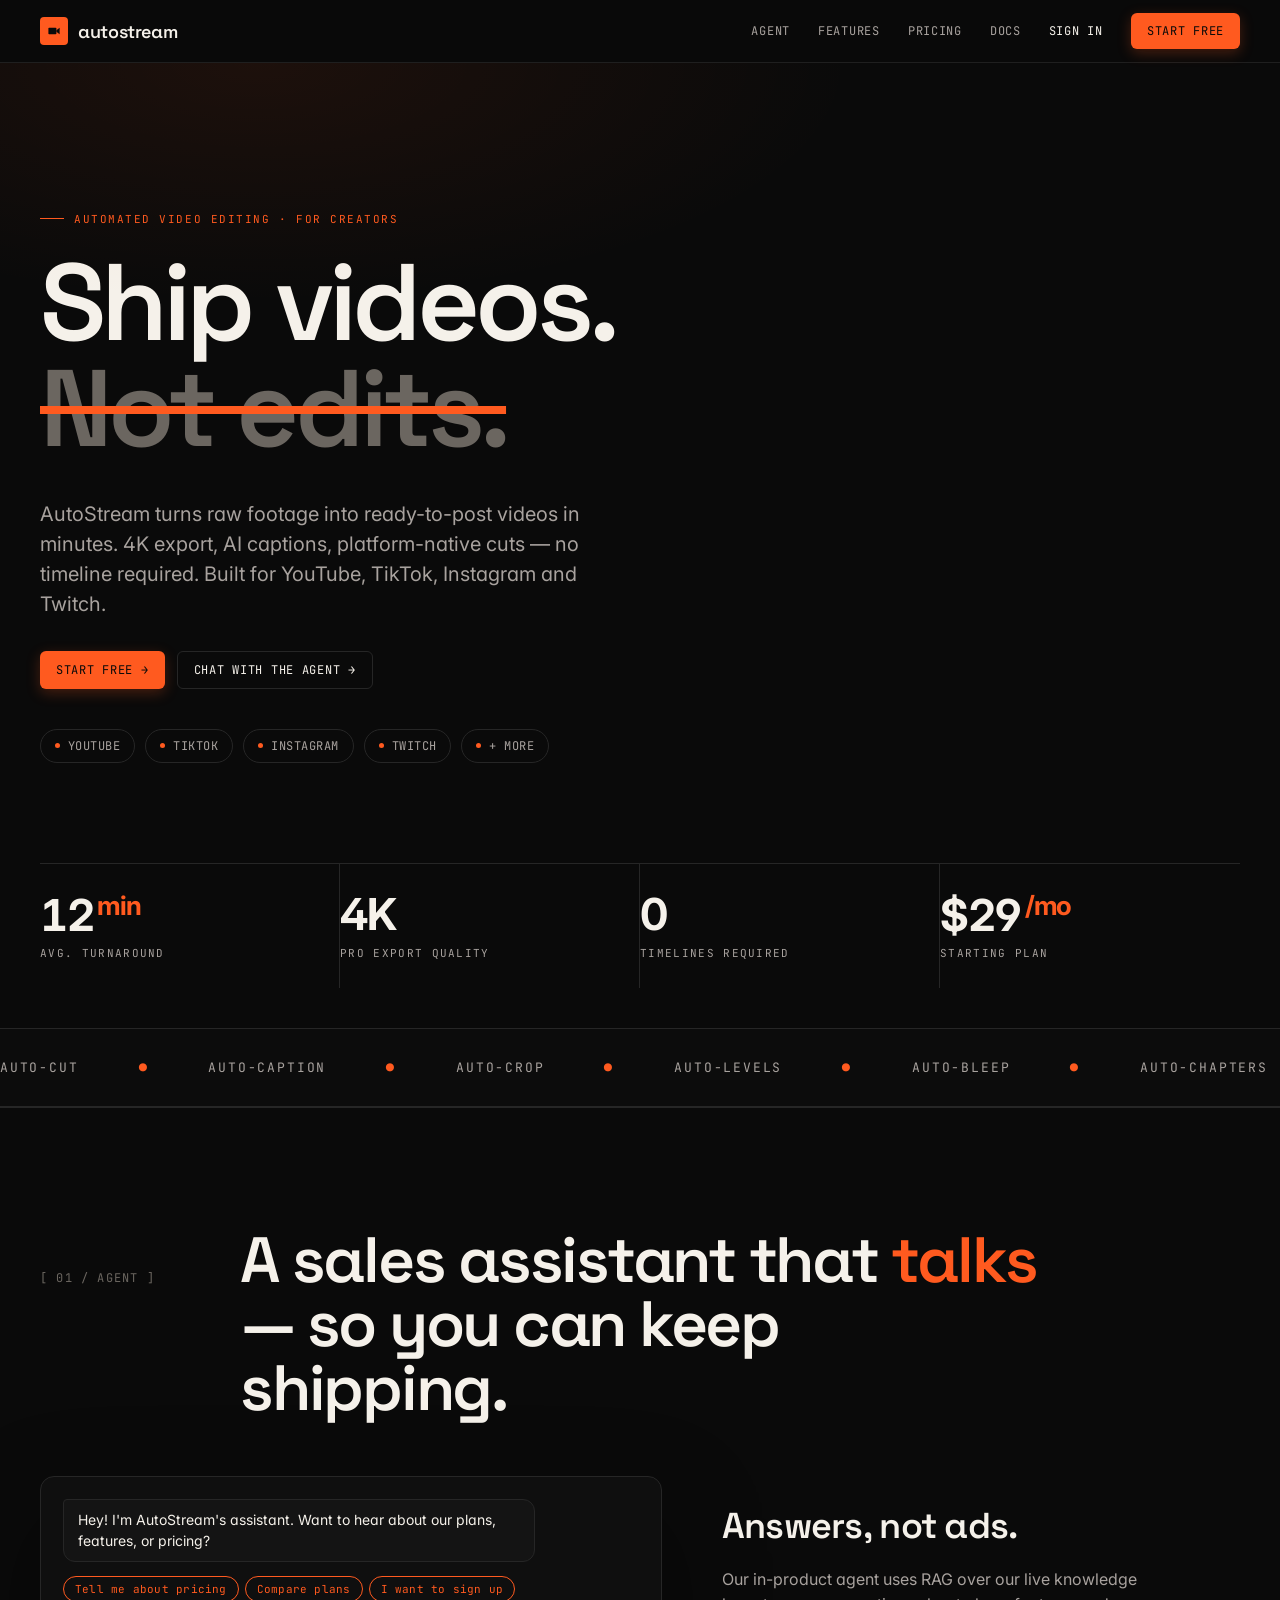
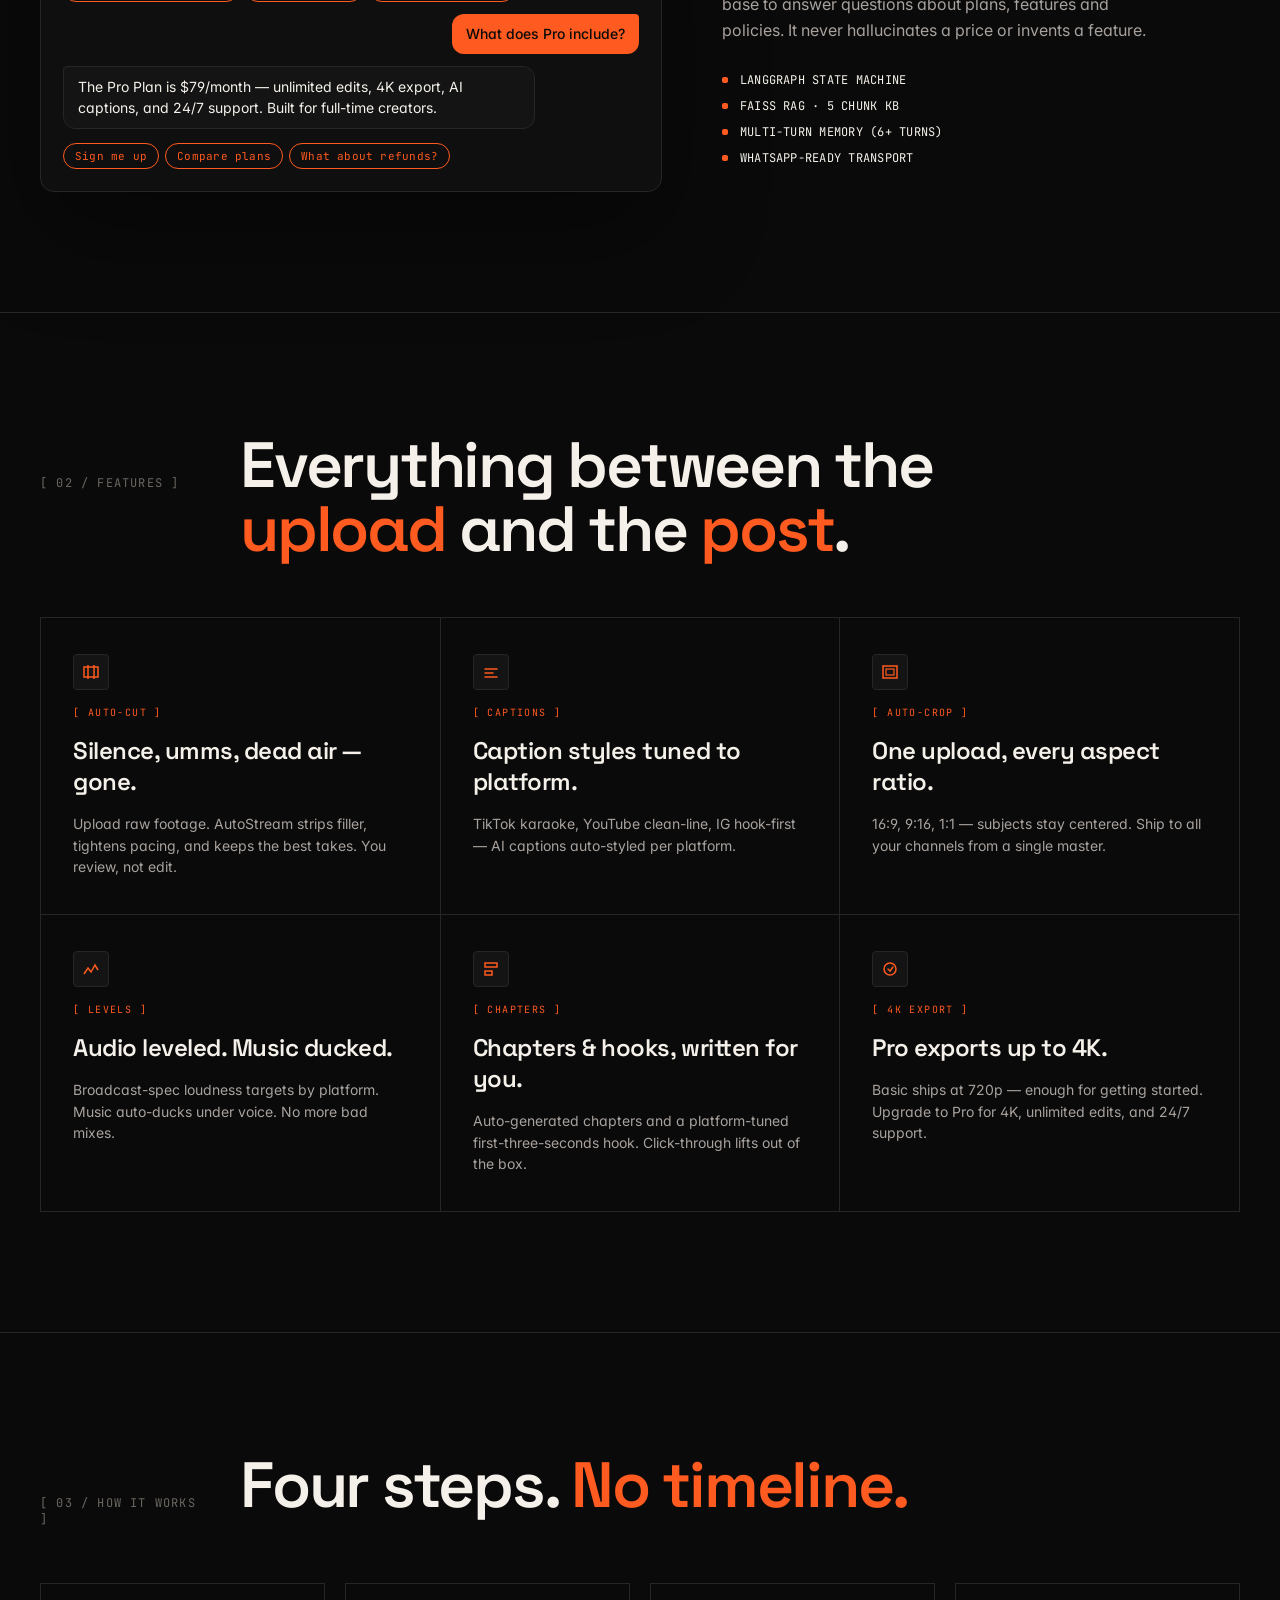
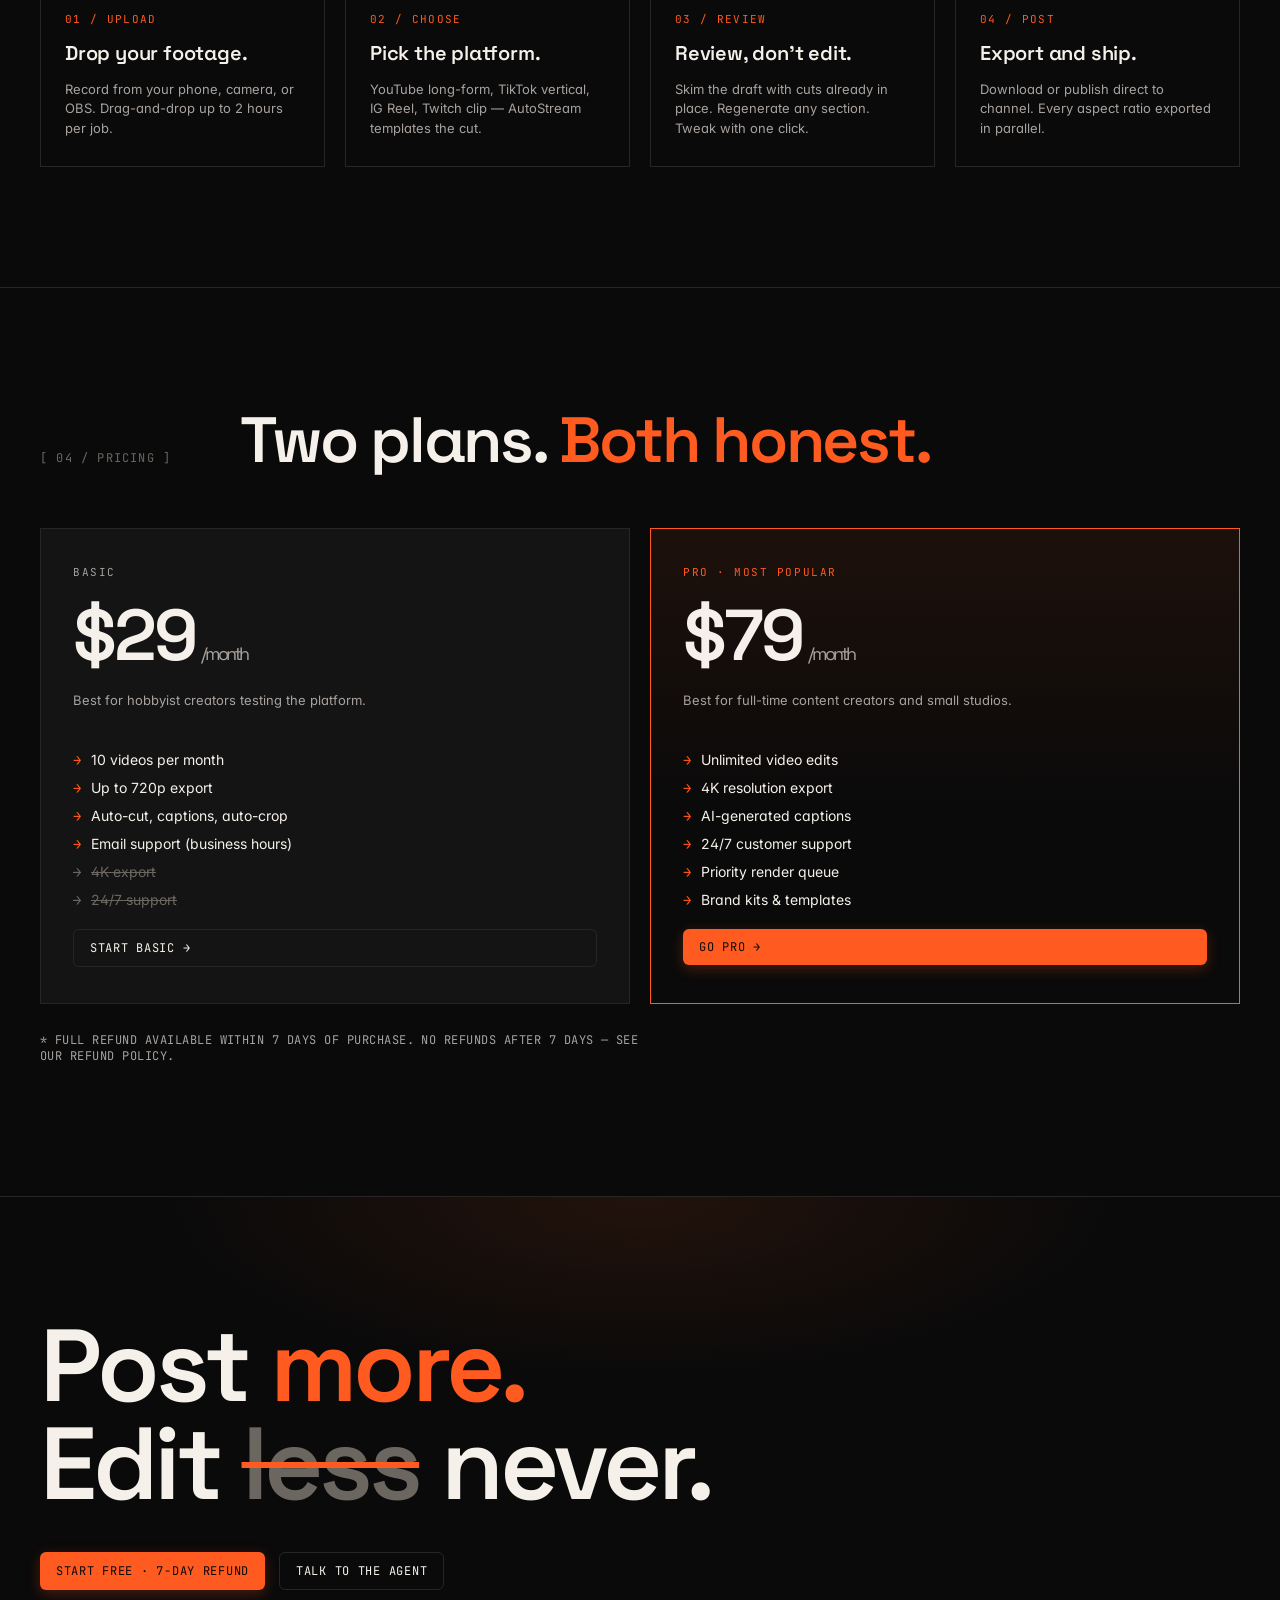
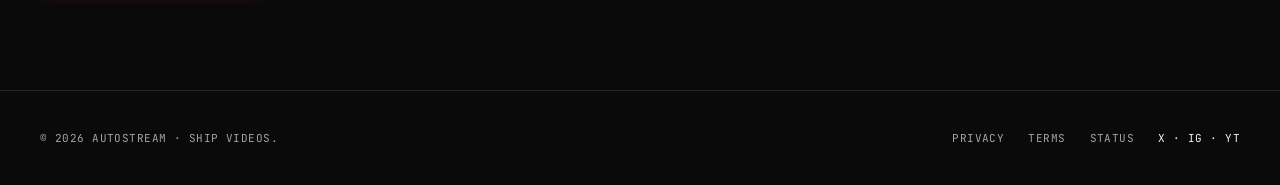
==== commit 6eda048f: "Landing stats: use Inter for numbers so "1" isn't mistaken for "/" Space Grotesk's display "1" glyph" ====
--- a/design/landing/Landing Page.html
+++ b/design/landing/Landing Page.html
@@ -99,8 +99,11 @@
   }
   .stat:last-child { border-right: none; padding-right: 0; }
   .stat .num {
-    font-family: var(--font-display); font-weight: 600;
+    /* Switched from Space Grotesk (whose "1" glyph reads as "/" at
+       this size) to Inter for unambiguous digit shapes. */
+    font-family: var(--font-body); font-weight: 700;
     font-size: 44px; letter-spacing: -0.03em; color: var(--fg);
+    font-variant-numeric: tabular-nums;
     line-height: 1;
   }
   .stat .num sup { color: var(--accent); font-size: .6em; margin-left: 4px; }
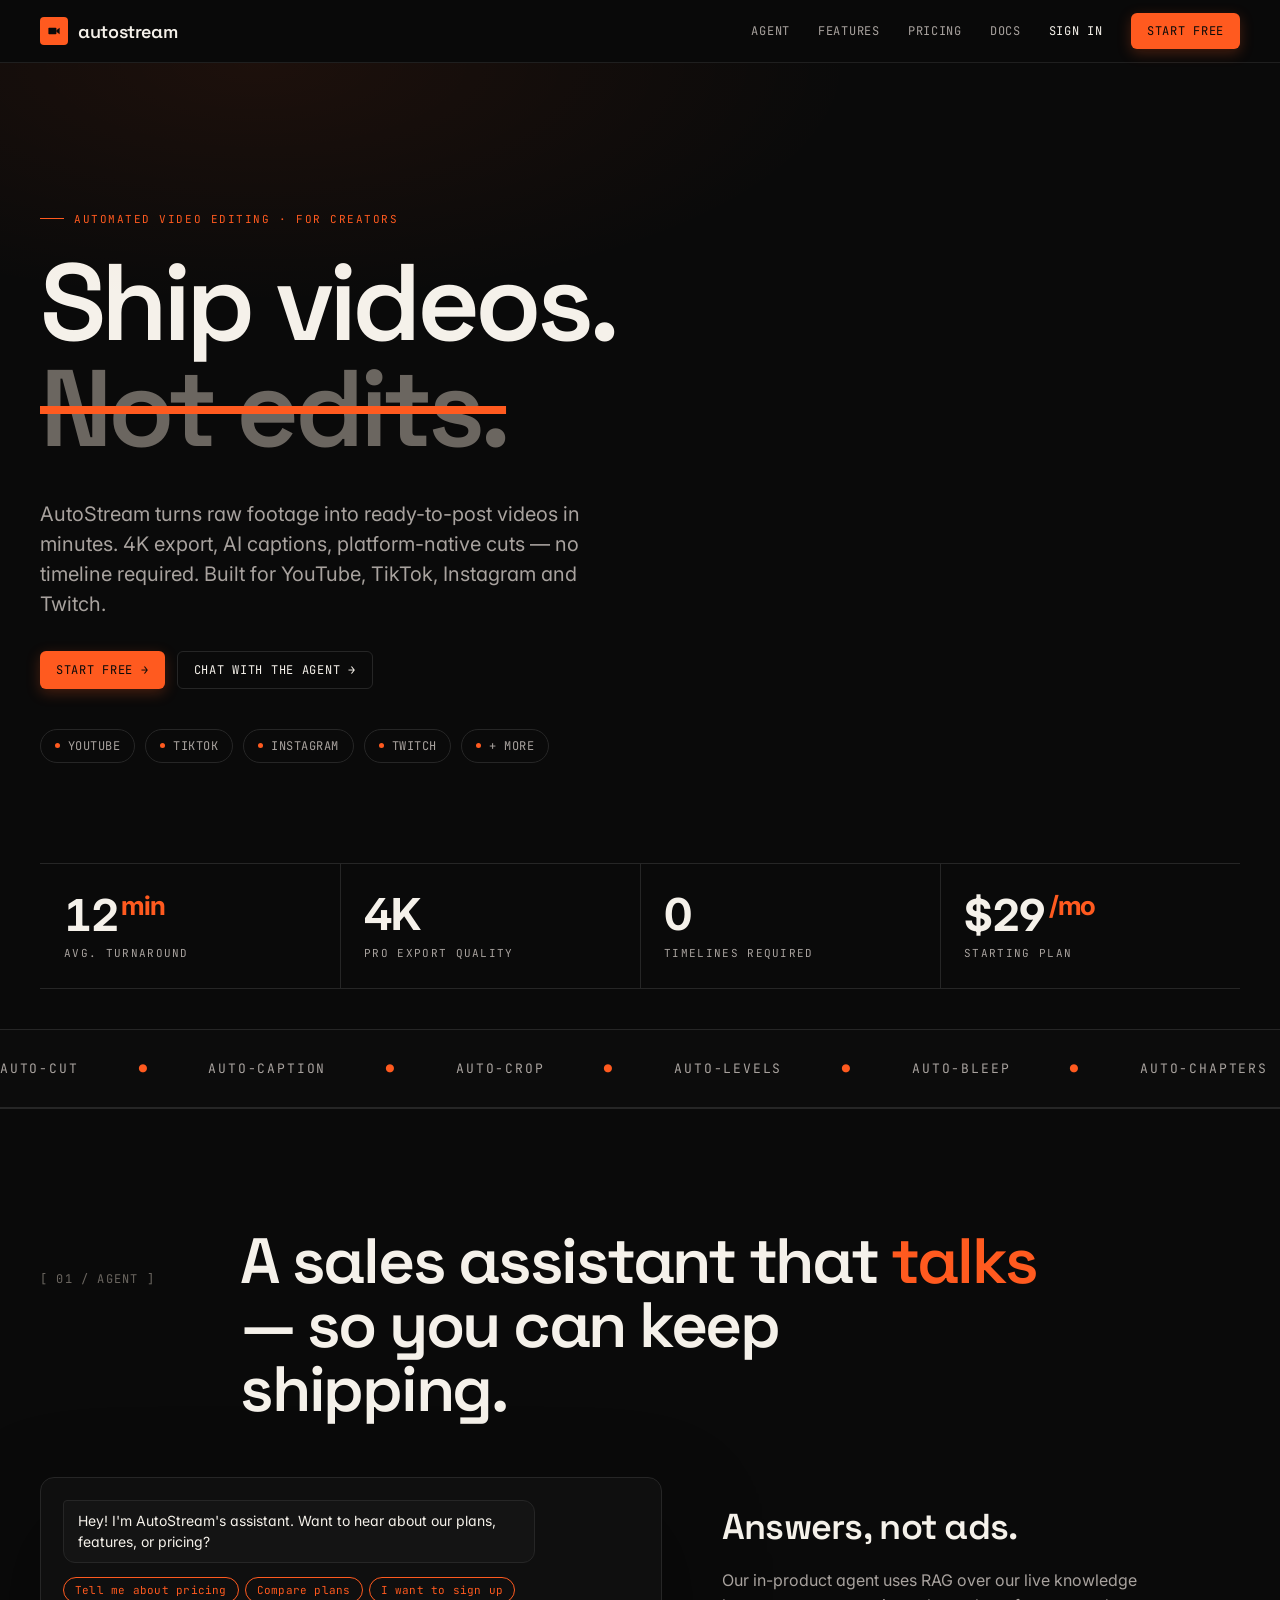
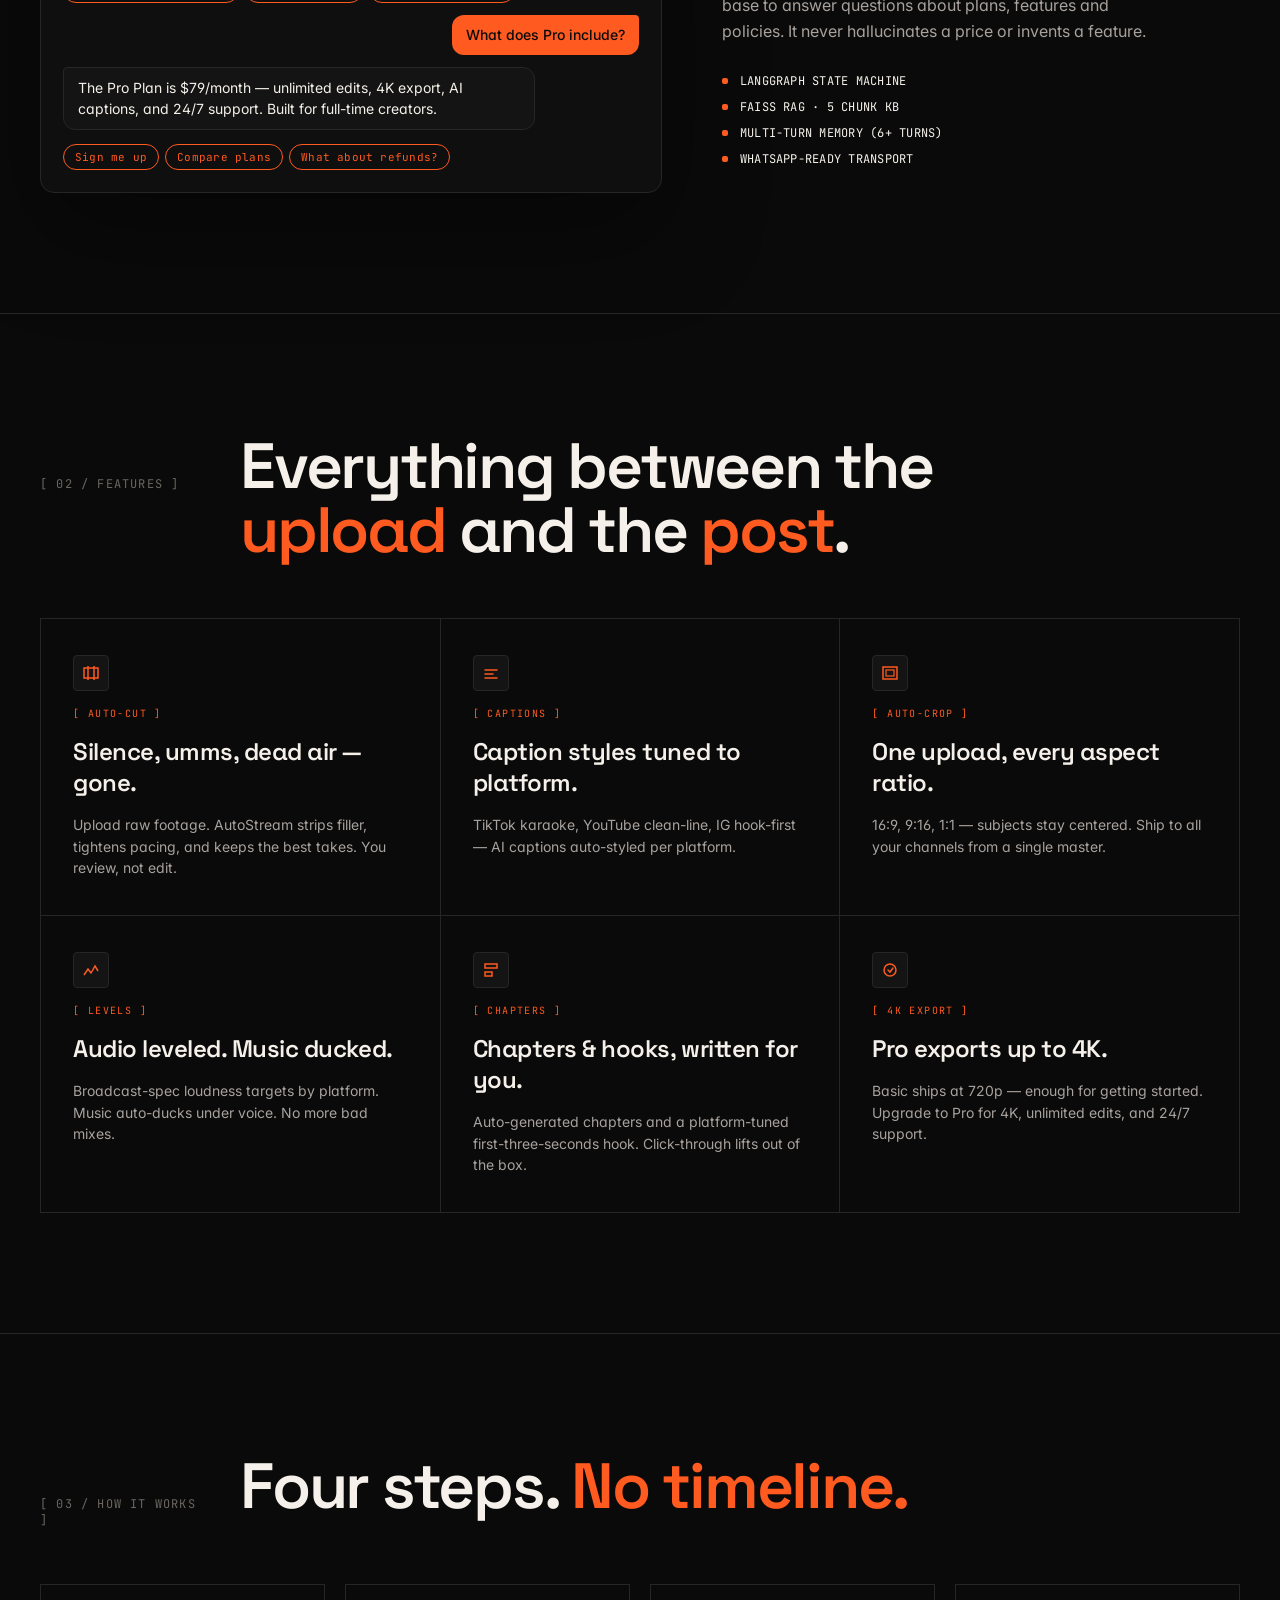
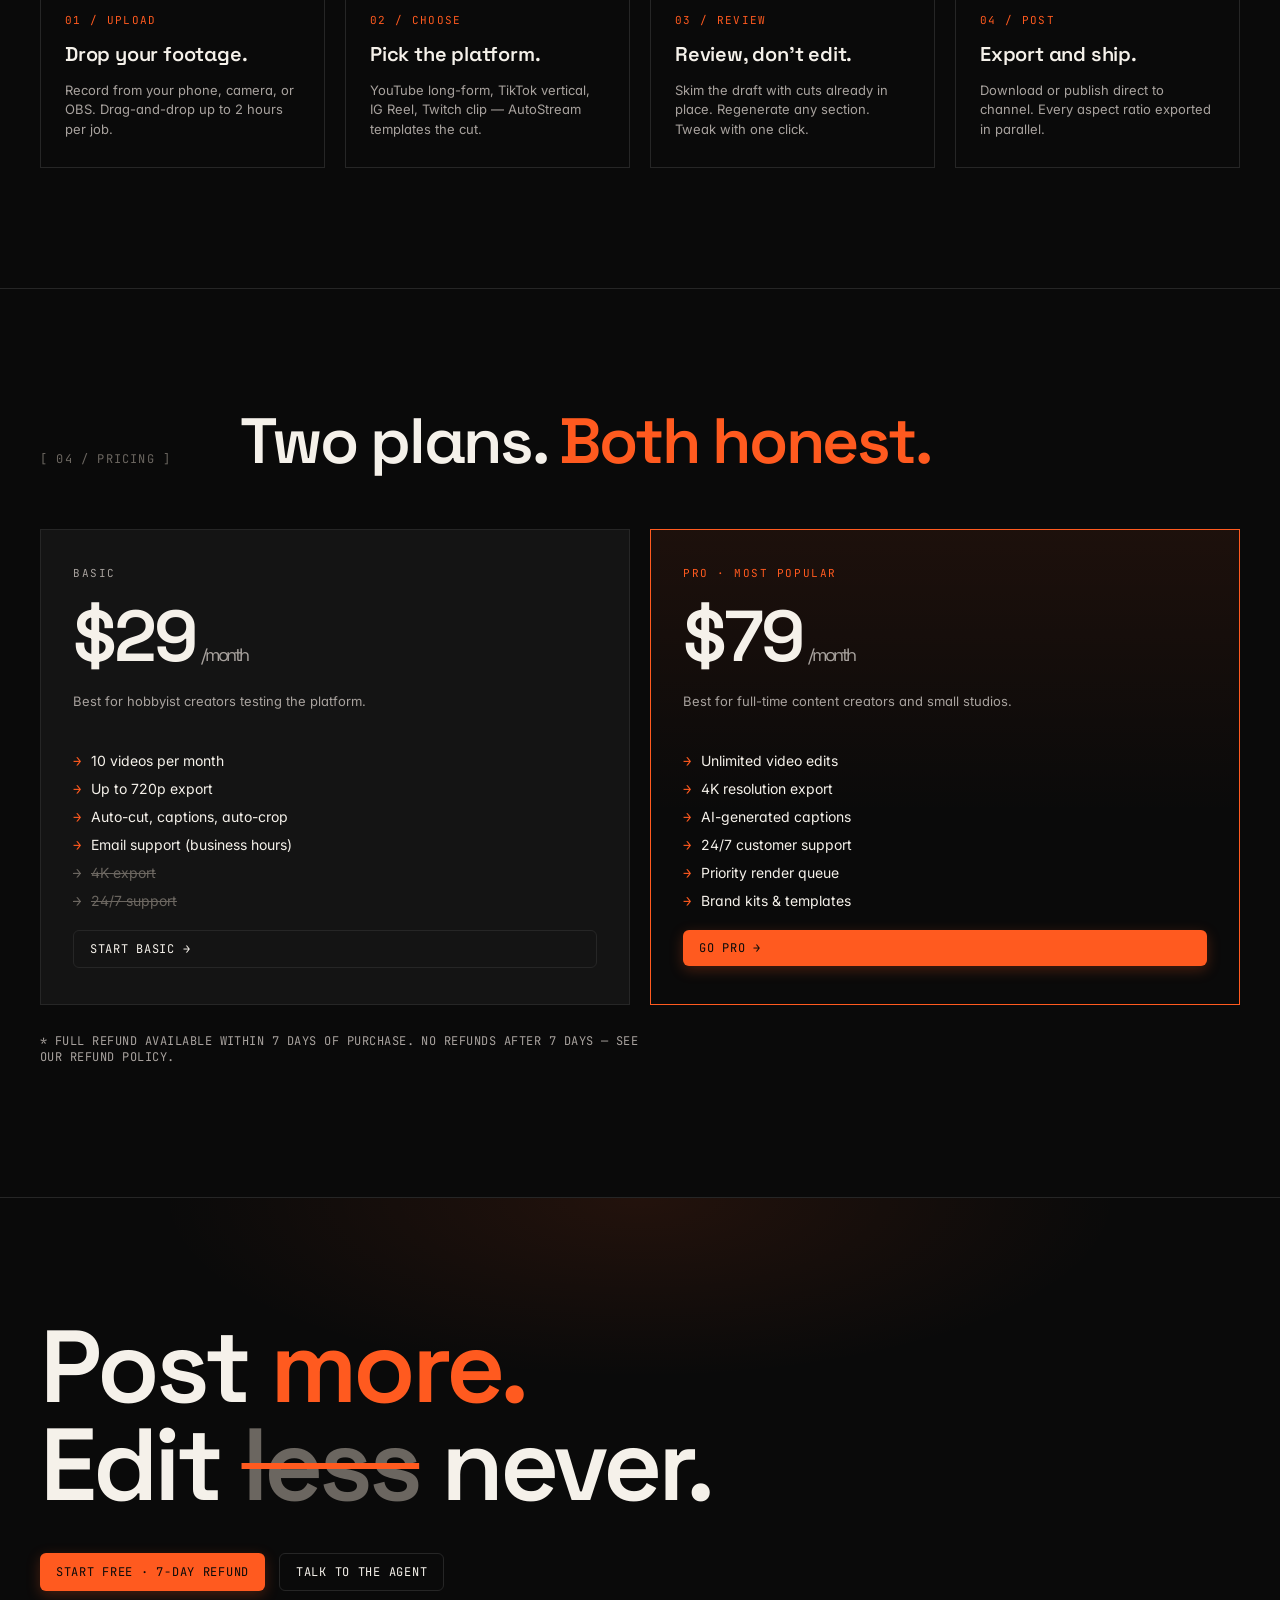
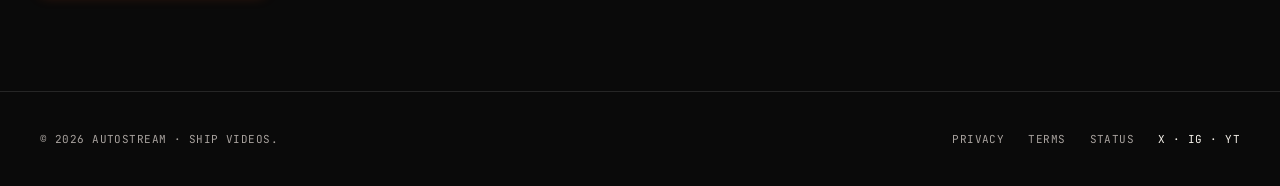
==== commit a495bc87: "Landing stats: clean dividers + top/bottom frame Swapped the border-right-per-cell approach for pseu" ====
--- a/design/landing/Landing Page.html
+++ b/design/landing/Landing Page.html
@@ -92,12 +92,21 @@
     display: grid; grid-template-columns: repeat(4, 1fr);
     gap: 0; margin-top: 100px;
     border-top: 1px solid var(--line);
+    border-bottom: 1px solid var(--line);
   }
   .stat {
-    padding: 28px 24px 28px 0;
-    border-right: 1px solid var(--line);
-  }
-  .stat:last-child { border-right: none; padding-right: 0; }
+    padding: 28px 24px;
+    position: relative;
+  }
+  /* Pseudo-element dividers — absolutely positioned so they bind
+     cleanly to the parent's top/bottom borders at any DPI. */
+  .stat + .stat::before {
+    content: '';
+    position: absolute;
+    left: 0; top: 0; bottom: 0;
+    width: 1px;
+    background: var(--line);
+  }
   .stat .num {
     /* Switched from Space Grotesk (whose "1" glyph reads as "/" at
        this size) to Inter for unambiguous digit shapes. */
